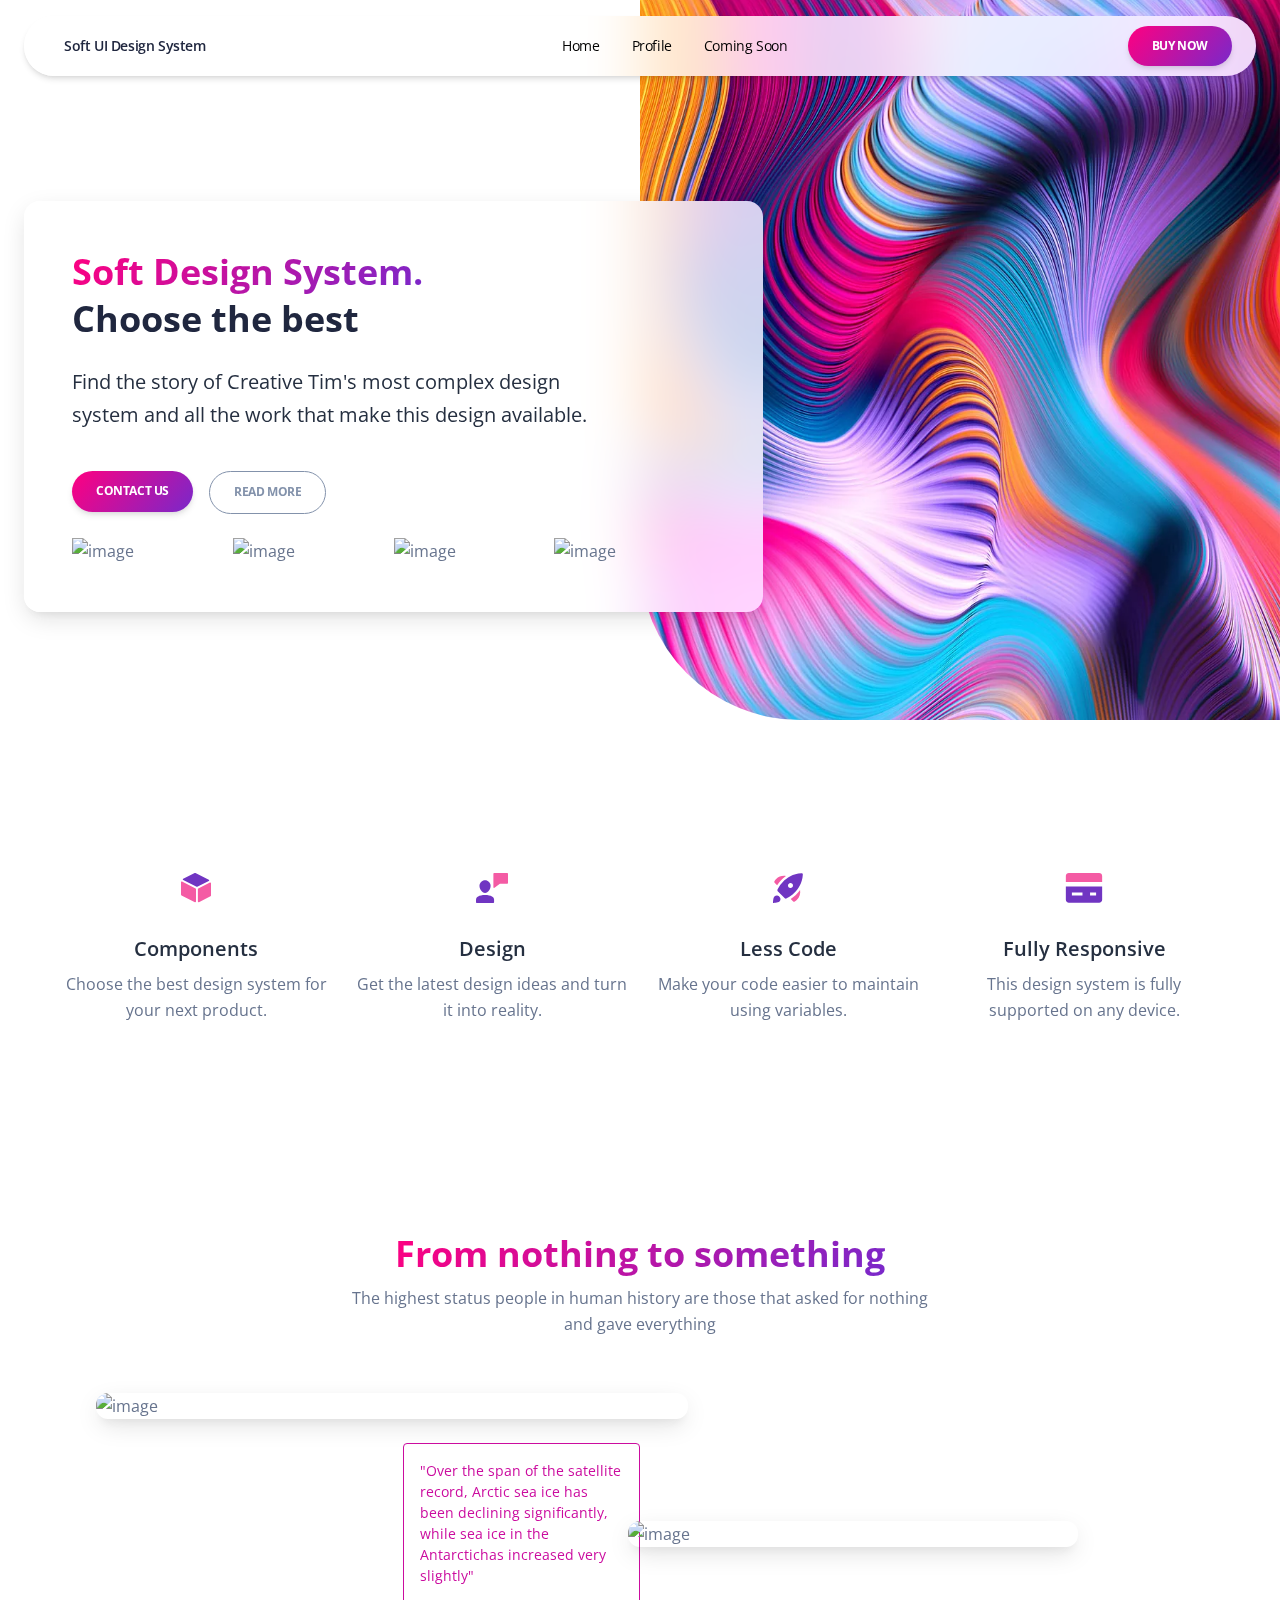
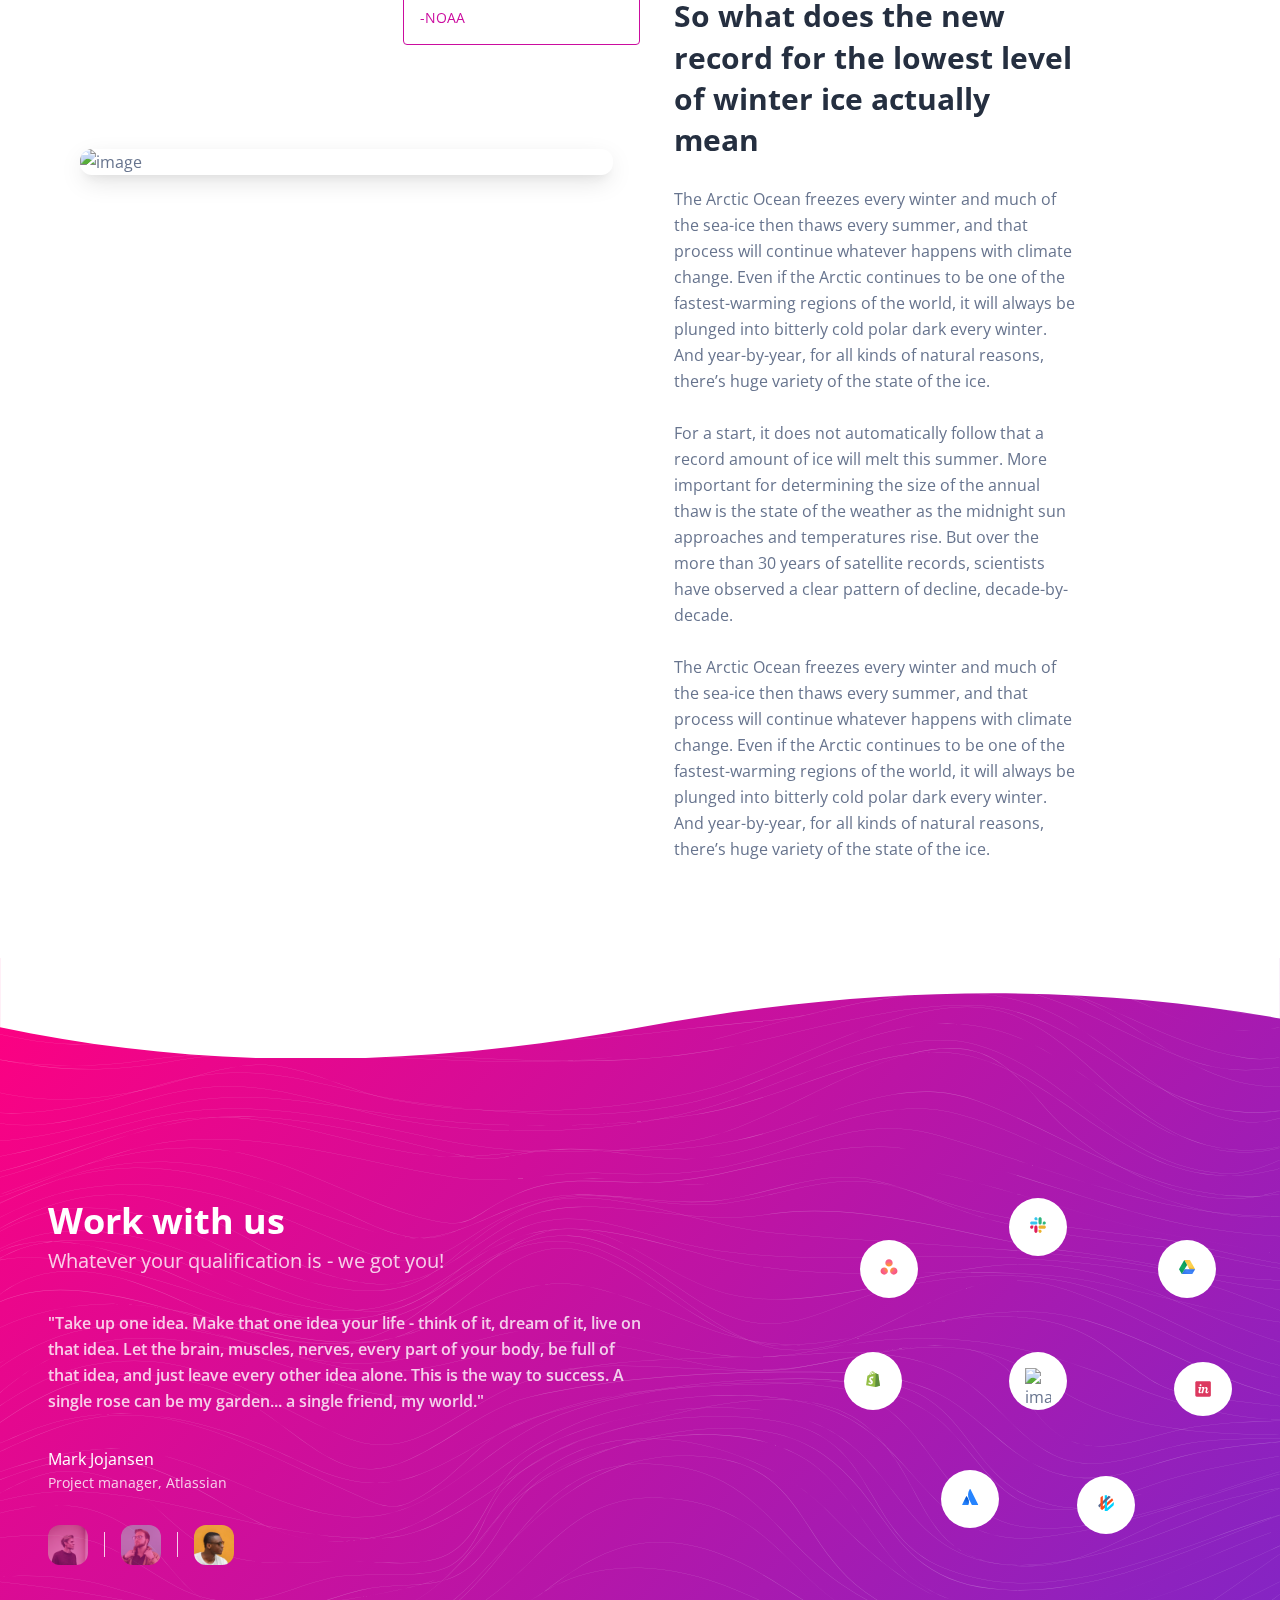
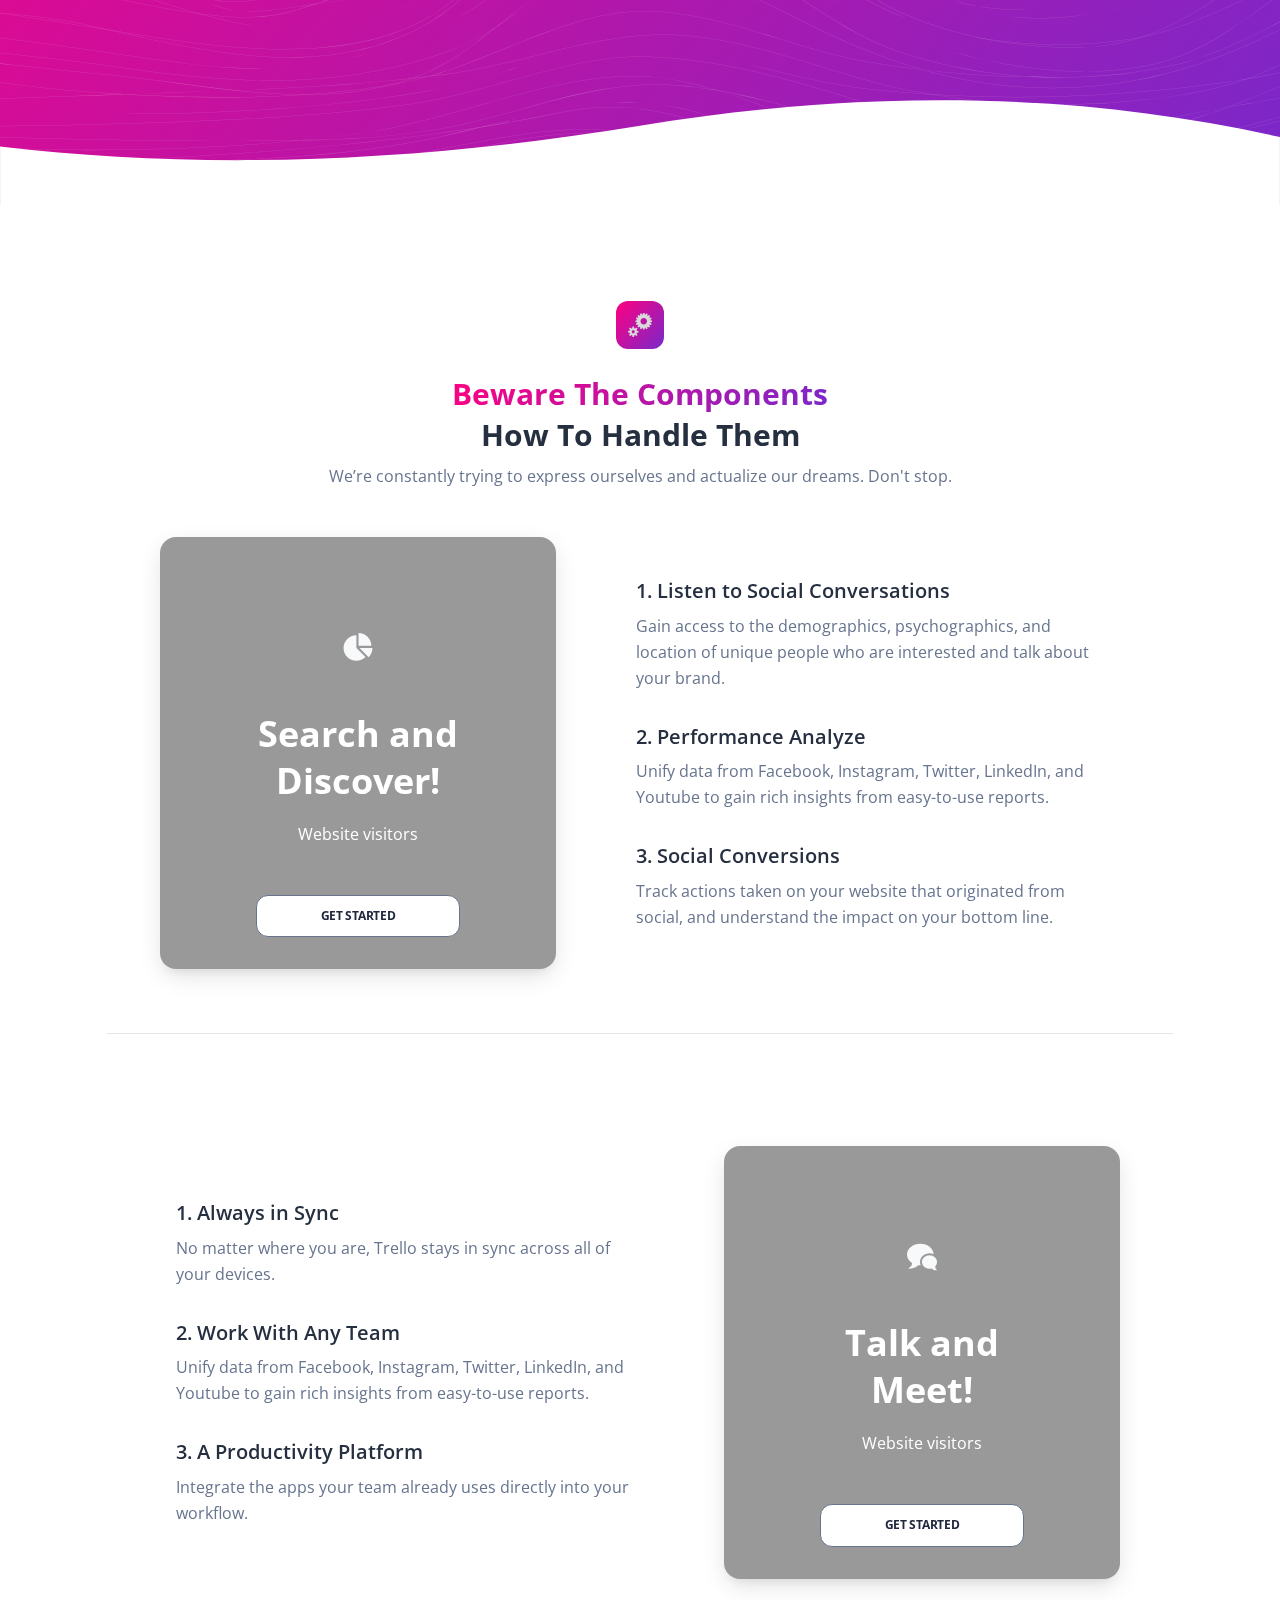
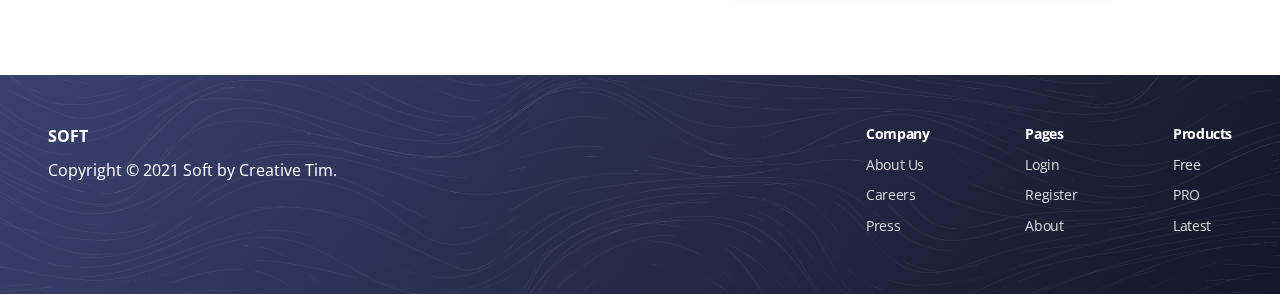
==== index.html @ 7d773dd3 "updated app location again" ====
<!DOCTYPE html>

<html lang="en">
  <head>
    <title>Soft UI Pro</title>
    <meta property="og:title" content="Soft UI Pro" />
    <meta property="twitter:card" content="summary_large_image" />
    <meta charset="utf-8" />
    <meta name="viewport" content="width=device-width, initial-scale=1.0" />
    <meta property="og:title" content="Profile - Soft UI Pro" />
    <meta property="og:title" content="ComingSoon - Soft UI Pro" />

    <meta name="viewport" content="width=device-width, initial-scale=1.0" />
    <meta charset="utf-8" />
    <meta property="twitter:card" content="summary_large_image" />
    <style data-tag="reset-style-sheet">
      html {  line-height: 1.15;}body {  margin: 0;}* {  box-sizing: border-box;  border-width: 0;  border-style: solid;}p,li,ul,pre,div,h1,h2,h3,h4,h5,h6 {  margin: 0;  padding: 0;}button,input,optgroup,select,textarea {  font-family: inherit;  font-size: 100%;  line-height: 1.15;  margin: 0;}button,select {  text-transform: none;}button,[type="button"],[type="reset"],[type="submit"] {  -webkit-appearance: button;}button::-moz-focus-inner,[type="button"]::-moz-focus-inner,[type="reset"]::-moz-focus-inner,[type="submit"]::-moz-focus-inner {  border-style: none;  padding: 0;}button:-moz-focus,[type="button"]:-moz-focus,[type="reset"]:-moz-focus,[type="submit"]:-moz-focus {  outline: 1px dotted ButtonText;}a {  color: inherit;  text-decoration: inherit;}input {  padding: 2px 4px;}img {  display: block;}html { scroll-behavior: smooth  }
    </style>
    <style data-tag="default-style-sheet">
      html {
        font-family: Open Sans;
        font-size: 1rem;
      }

      body {
        font-weight: 400;
        font-style:normal;
        text-decoration: none;
        text-transform: none;
        letter-spacing: normal;
        line-height: 1.625;
        color: var(--dl-color-secondary-400);
        background-color: var(--dl-color-gray-white);

      }
    </style>
    <link
      rel="stylesheet"
      href="https://fonts.googleapis.com/css2?family=Open+Sans:ital,wght@0,300;0,400;0,600;0,700;0,800;1,300;1,400;1,600;1,700;1,800&display=swap"
      data-tag="font"
    />
    <style>
      html * {
          -webkit-font-smoothing: antialiased;
      }
      input::placeholder, textarea::placeholder {
         color: #d2d6da;
      }
    </style>
    <link rel="stylesheet" href="./style.css" />
  </head>
  <body>
    <div>
      <link href="./home.css" rel="stylesheet" />

      <div class="home-container">
        <div data-role="Header" class="header-header">
          <nav class="header-nav">
            <div class="header-container">
              <a href="home.html" class="header-navlink large">
                Soft UI Design System
              </a>
              <div class="header-menu">
                <a href="home.html" class="header-navlink1 large">Home</a>
                <a href="profile.html" class="header-navlink2 large">Profile</a>
                <a href="coming-soon.html" class="header-navlink3 large">
                  Coming Soon
                </a>
              </div>
              <div class="header-container1">
                <div class="header-container2">
                  <div class="primary-pink-button-container">
                    <button
                      class="primary-pink-button-button button buttonSmall"
                    >
                      <span>buy now</span>
                    </button>
                  </div>
                </div>
                <div data-type="BurgerMenu" class="header-burger-menu">
                  <svg viewBox="0 0 1024 1024" class="header-icon">
                    <path
                      d="M128 256h768v86h-768v-86zM128 554v-84h768v84h-768zM128 768v-86h768v86h-768z"
                    ></path>
                  </svg>
                </div>
              </div>
            </div>
          </nav>
          <div data-type="MobileMenu" class="header-mobile-menu">
            <div class="header-top">
              <a href="home.html" class="header-navlink4 large">
                Soft UI Design System
              </a>
              <div data-type="CloseMobileMenu" class="header-close-menu">
                <svg viewBox="0 0 1024 1024" class="header-icon2">
                  <path
                    d="M810 274l-238 238 238 238-60 60-238-238-238 238-60-60 238-238-238-238 60-60 238 238 238-238z"
                  ></path>
                </svg>
              </div>
            </div>
            <div class="header-mid">
              <div class="header-menu1">
                <a href="home.html" class="header-navlink5 large">Home</a>
                <a href="profile.html" class="header-navlink6 large">Profile</a>
                <a href="coming-soon.html" class="header-navlink7 large">
                  Coming Soon
                </a>
              </div>
            </div>
            <div class="header-bot">
              <div class="primary-pink-button-container">
                <button class="primary-pink-button-button button buttonSmall">
                  <span>buy now</span>
                </button>
              </div>
            </div>
          </div>
        </div>
        <div class="home-hero">
          <div class="home-container01">
            <div class="home-card">
              <h1 class="home-text headingOne">Soft Design System.</h1>
              <h1 class="home-text01 headingOne">Choose the best</h1>
              <span class="home-text02 lead">
                <span>
                  Find the story of Creative Tim&apos;s most complex design
                </span>
                <span>
                  system and all the work that make this design available.
                </span>
              </span>
              <div class="home-container02">
                <div class="home-container03">
                  <div class="primary-pink-button-container">
                    <button
                      class="primary-pink-button-button button buttonSmall"
                    >
                      <span>contact us</span>
                    </button>
                  </div>
                </div>
                <div class="outline-gray-button-container">
                  <button class="outline-gray-button-button button buttonSmall">
                    <span>read more</span>
                  </button>
                </div>
              </div>
              <div class="home-container04">
                <img
                  alt="image"
                  src="https://demos.creative-tim.com/soft-ui-design-system-pro/assets/img/logos/gray-logos/logo-pinterest.svg"
                  class="home-image"
                />
                <img
                  alt="image"
                  src="https://demos.creative-tim.com/soft-ui-design-system-pro/assets/img/logos/gray-logos/logo-netflix.svg"
                  class="home-image01"
                />
                <img
                  alt="image"
                  src="https://demos.creative-tim.com/soft-ui-design-system-pro/assets/img/logos/gray-logos/logo-coinbase.svg"
                  class="home-image02"
                />
                <img
                  alt="image"
                  src="https://demos.creative-tim.com/soft-ui-design-system-pro/assets/img/logos/gray-logos/logo-nasa.svg"
                  class="home-image03"
                />
              </div>
            </div>
          </div>
        </div>
        <img
          alt="image"
          src="public/playground_assets/curved6-1500h.jpg"
          class="home-image04"
        />
        <section class="home-features">
          <div class="feature-card-container">
            <img
              alt="image"
              src="public/playground_assets/cube1.svg"
              class="feature-card-image"
            />
            <h5 class="feature-card-text headingThree">
              <span>Components</span>
            </h5>
            <span class="feature-card-text1">
              <span>Choose the best design system for your next product.</span>
            </span>
          </div>
          <div class="feature-card-container">
            <img
              alt="image"
              src="public/playground_assets/person1.svg"
              class="feature-card-image"
            />
            <h5 class="feature-card-text headingThree"><span>Design</span></h5>
            <span class="feature-card-text1">
              <span>Get the latest design ideas and turn it into reality.</span>
            </span>
          </div>
          <div class="feature-card-container">
            <img
              alt="image"
              src="public/playground_assets/rocket1.svg"
              class="feature-card-image"
            />
            <h5 class="feature-card-text headingThree">
              <span>Less Code</span>
            </h5>
            <span class="feature-card-text1">
              <span>Make your code easier to maintain using variables.</span>
            </span>
          </div>
          <div class="feature-card-container">
            <img
              alt="image"
              src="public/playground_assets/credit%20card1.svg"
              class="feature-card-image"
            />
            <h5 class="feature-card-text headingThree">
              <span>Fully Responsive</span>
            </h5>
            <span class="feature-card-text1">
              <span>This design system is fully supported on any device.</span>
            </span>
          </div>
        </section>
        <section class="home-container05">
          <div class="home-container06">
            <h1 class="home-text05 headingOne">
              <span class="home-text06">From nothing to something</span>
            </h1>
            <span class="home-text07">
              <span class="home-text08">
                The highest status people in human history are those that asked
                for nothing and gave everything
              </span>
            </span>
          </div>
          <div class="home-container07">
            <div class="home-container08">
              <img
                alt="image"
                src="https://raw.githubusercontent.com/creativetimofficial/public-assets/master/soft-ui-design-system/assets/img/laptop.jpg"
                class="home-image05"
              />
              <span class="home-text09 small">
                <span class="home-text10">
                  &quot;Over the span of the satellite record, Arctic sea ice
                  has been declining significantly, while sea ice in the
                  Antarctichas increased very slightly&quot;
                </span>
                <br />
                <span class="home-text12">-NOAA</span>
              </span>
              <div class="home-container09">
                <img
                  alt="image"
                  src="https://raw.githubusercontent.com/creativetimofficial/public-assets/master/soft-ui-design-system/assets/img/coding.jpg"
                  class="home-image06"
                />
              </div>
            </div>
            <div class="home-container10">
              <img
                alt="image"
                src="https://raw.githubusercontent.com/creativetimofficial/public-assets/master/soft-ui-design-system/assets/img/tasks.jpg"
                class="home-image07"
              />
              <div class="home-container11">
                <h3 class="headingTwo">
                  <span class="home-text14">
                    So what does the new record for the lowest level of winter
                    ice actually mean
                  </span>
                </h3>
                <p>
                  <br />
                  <span class="home-text16">
                    The Arctic Ocean freezes every winter and much of the
                    sea-ice then thaws every summer, and that process will
                    continue whatever happens with climate change. Even if the
                    Arctic continues to be one of the fastest-warming regions of
                    the world, it will always be plunged into bitterly cold
                    polar dark every winter. And year-by-year, for all kinds of
                    natural reasons, there’s huge variety of the state of the
                    ice.
                  </span>
                  <br />
                  <span></span>
                  <br />
                  <span class="home-text19">
                    For a start, it does not automatically follow that a record
                    amount of ice will melt this summer. More important for
                    determining the size of the annual thaw is the state of the
                    weather as the midnight sun approaches and temperatures
                    rise. But over the more than 30 years of satellite records,
                    scientists have observed a clear pattern of decline,
                    decade-by-decade.
                  </span>
                  <br />
                  <span></span>
                  <br />
                  <span class="home-text22">
                    The Arctic Ocean freezes every winter and much of the
                    sea-ice then thaws every summer, and that process will
                    continue whatever happens with climate change. Even if the
                    Arctic continues to be one of the fastest-warming regions of
                    the world, it will always be plunged into bitterly cold
                    polar dark every winter. And year-by-year, for all kinds of
                    natural reasons, there’s huge variety of the state of the
                    ice.
                  </span>
                  <br />
                </p>
              </div>
            </div>
          </div>
        </section>
        <section class="home-testimonials">
          <div class="home-container12">
            <div class="home-container13">
              <div class="home-container14">
                <h2 class="home-text23 headingOne">Work with us</h2>
                <p class="home-text24 lead">
                  <span class="home-text25">
                    Whatever your qualification is - we got you!
                  </span>
                </p>
                <p class="home-text26 body">
                  <span class="home-text27">
                    &quot;Take up one idea. Make that one idea your life - think
                    of it, dream of it, live on that idea. Let the brain,
                    muscles, nerves, every part of your body, be full of that
                    idea, and just leave every other idea alone. This is the way
                    to success. A single rose can be my garden... a single
                    friend, my world.&quot;
                  </span>
                </p>
                <p class="home-text28">Mark Jojansen</p>
                <p class="home-text29 small">Project manager, Atlassian</p>
                <div class="home-container15">
                  <img
                    alt="image"
                    src="public/playground_assets/team-4-200h.jpg"
                    class="home-image08"
                  />
                  <div class="home-container16"></div>
                  <img
                    alt="image"
                    src="public/playground_assets/team-3-200h.jpg"
                    class="home-image09"
                  />
                  <div class="home-container17"></div>
                  <img
                    alt="image"
                    src="public/playground_assets/team-2-200h.jpg"
                    class="home-image10"
                  />
                </div>
              </div>
            </div>
            <div class="home-logos">
              <div class="home-container18">
                <div class="home-container19">
                  <div class="home-container20">
                    <img
                      alt="image"
                      src="public/playground_assets/logo-asana.svg"
                      class="home-image11"
                    />
                  </div>
                  <div class="home-container21">
                    <img
                      alt="image"
                      src="public/playground_assets/logo-slack.svg"
                      class="home-image12"
                    />
                  </div>
                  <div class="home-container22">
                    <img
                      alt="image"
                      src="public/playground_assets/logo-google-drive.svg"
                      class="home-image13"
                    />
                  </div>
                </div>
                <div class="home-container23">
                  <div class="home-container24">
                    <img
                      alt="image"
                      src="public/playground_assets/logo-shopify.svg"
                      class="home-image14"
                    />
                  </div>
                  <div class="home-container25">
                    <img
                      alt="image"
                      src="https://demos.creative-tim.com/soft-ui-design-system-pro/assets/img/logos/small-logos/logo-apple.svg"
                      class="home-image15"
                    />
                  </div>
                  <div class="home-container26">
                    <img
                      alt="image"
                      src="public/playground_assets/logo-invision.svg"
                      class="home-image16"
                    />
                  </div>
                </div>
                <div class="home-container27">
                  <div class="home-container28">
                    <img
                      alt="image"
                      src="public/playground_assets/logo-attlasian.svg"
                      class="home-image17"
                    />
                  </div>
                  <div class="home-container29">
                    <img
                      alt="image"
                      src="public/playground_assets/logo-weave.svg"
                      class="home-image18"
                    />
                  </div>
                </div>
              </div>
            </div>
          </div>
          <img
            alt="image"
            src="public/playground_assets/bottom.svg"
            class="home-bottom-wave-image"
          />
          <img
            alt="image"
            src="public/playground_assets/waves-white.svg"
            class="home-image19"
          />
          <img
            alt="image"
            src="public/playground_assets/top.svg"
            class="home-top-wave-image"
          />
        </section>
        <section class="home-contaier">
          <div class="home-container30">
            <div class="home-container31">
              <svg viewBox="0 0 1024 1024" class="home-icon">
                <path
                  d="M363.722 722.052l41.298-57.816-45.254-45.256-57.818 41.296c-10.722-5.994-22.204-10.774-34.266-14.192l-11.682-70.084h-64l-11.68 70.086c-12.062 3.418-23.544 8.198-34.266 14.192l-57.818-41.298-45.256 45.256 41.298 57.816c-5.994 10.72-10.774 22.206-14.192 34.266l-70.086 11.682v64l70.086 11.682c3.418 12.060 8.198 23.544 14.192 34.266l-41.298 57.816 45.254 45.256 57.818-41.296c10.722 5.994 22.204 10.774 34.266 14.192l11.682 70.084h64l11.68-70.086c12.062-3.418 23.544-8.198 34.266-14.192l57.818 41.296 45.254-45.256-41.298-57.816c5.994-10.72 10.774-22.206 14.192-34.266l70.088-11.68v-64l-70.086-11.682c-3.418-12.060-8.198-23.544-14.192-34.266zM224 864c-35.348 0-64-28.654-64-64s28.652-64 64-64 64 28.654 64 64-28.652 64-64 64zM1024 384v-64l-67.382-12.25c-1.242-8.046-2.832-15.978-4.724-23.79l57.558-37.1-24.492-59.128-66.944 14.468c-4.214-6.91-8.726-13.62-13.492-20.13l39.006-56.342-45.256-45.254-56.342 39.006c-6.512-4.766-13.22-9.276-20.13-13.494l14.468-66.944-59.128-24.494-37.1 57.558c-7.812-1.892-15.744-3.482-23.79-4.724l-12.252-67.382h-64l-12.252 67.382c-8.046 1.242-15.976 2.832-23.79 4.724l-37.098-57.558-59.128 24.492 14.468 66.944c-6.91 4.216-13.62 8.728-20.13 13.494l-56.342-39.006-45.254 45.254 39.006 56.342c-4.766 6.51-9.278 13.22-13.494 20.13l-66.944-14.468-24.492 59.128 57.558 37.1c-1.892 7.812-3.482 15.742-4.724 23.79l-67.384 12.252v64l67.382 12.25c1.242 8.046 2.832 15.978 4.724 23.79l-57.558 37.1 24.492 59.128 66.944-14.468c4.216 6.91 8.728 13.618 13.494 20.13l-39.006 56.342 45.254 45.256 56.342-39.006c6.51 4.766 13.22 9.276 20.13 13.492l-14.468 66.944 59.128 24.492 37.102-57.558c7.81 1.892 15.742 3.482 23.788 4.724l12.252 67.384h64l12.252-67.382c8.044-1.242 15.976-2.832 23.79-4.724l37.1 57.558 59.128-24.492-14.468-66.944c6.91-4.216 13.62-8.726 20.13-13.492l56.342 39.006 45.256-45.256-39.006-56.342c4.766-6.512 9.276-13.22 13.492-20.13l66.944 14.468 24.492-59.13-57.558-37.1c1.892-7.812 3.482-15.742 4.724-23.79l67.382-12.25zM672 491.2c-76.878 0-139.2-62.322-139.2-139.2s62.32-139.2 139.2-139.2 139.2 62.322 139.2 139.2c0 76.878-62.32 139.2-139.2 139.2z"
                ></path>
              </svg>
            </div>
            <h2 class="home-text30 headingTwo">
              <span class="home-text31">Beware The Components</span>
            </h2>
            <h3 class="home-text32 headingTwo">
              <span class="home-text33">How To Handle Them</span>
              <br />
            </h3>
            <span class="home-text34">
              <span class="home-text35">
                We’re constantly trying to express ourselves and actualize our
                dreams. Don&apos;t stop.
              </span>
            </span>
          </div>
          <div class="home-container32">
            <div class="home-container33">
              <div class="home-container34"></div>
              <div class="home-container35">
                <svg viewBox="0 0 987.4285714285713 1024" class="home-icon2">
                  <path
                    d="M438.857 508.571l312 312c-79.429 80.571-190.286 130.286-312 130.286-242.286 0-438.857-196.571-438.857-438.857s196.571-438.857 438.857-438.857v435.429zM545.714 512h441.714c0 121.714-49.714 232.571-130.286 312zM950.857 438.857h-438.857v-438.857c242.286 0 438.857 196.571 438.857 438.857z"
                  ></path>
                </svg>
                <h1 class="home-text36 headingOne">Search and Discover!</h1>
                <span class="home-text37">
                  <span>Website visitors</span>
                  <span></span>
                </span>
                <div class="outline-black-button-container">
                  <button
                    class="outline-black-button-button button buttonSmall"
                  >
                    <span>get started</span>
                  </button>
                </div>
              </div>
            </div>
            <div class="home-container36">
              <div class="list-item-container">
                <h5 class="list-item-text headingThree">
                  <span>1. Listen to Social Conversations</span>
                </h5>
                <span>
                  <span>
                    Gain access to the demographics, psychographics, and
                    location of unique people who are interested and talk about
                    your brand.
                  </span>
                </span>
              </div>
              <div class="list-item-container">
                <h5 class="list-item-text headingThree">
                  <span>2. Performance Analyze</span>
                </h5>
                <span>
                  <span>
                    Unify data from Facebook, Instagram, Twitter, LinkedIn, and
                    Youtube to gain rich insights from easy-to-use reports.
                  </span>
                </span>
              </div>
              <div class="list-item-container">
                <h5 class="list-item-text headingThree">
                  <span>3. Social Conversions</span>
                </h5>
                <span>
                  <span>
                    Track actions taken on your website that originated from
                    social, and understand the impact on your bottom line.
                  </span>
                </span>
              </div>
            </div>
          </div>
          <div class="home-divider"></div>
          <div class="home-container37">
            <div class="home-container38">
              <div class="list-item-container">
                <h5 class="list-item-text headingThree">
                  <span>1. Always in Sync</span>
                </h5>
                <span>
                  <span>
                    No matter where you are, Trello stays in sync across all of
                    your devices.
                  </span>
                </span>
              </div>
              <div class="list-item-container">
                <h5 class="list-item-text headingThree">
                  <span>2. Work With Any Team</span>
                </h5>
                <span>
                  <span>
                    Unify data from Facebook, Instagram, Twitter, LinkedIn, and
                    Youtube to gain rich insights from easy-to-use reports.
                  </span>
                </span>
              </div>
              <div class="list-item-container">
                <h5 class="list-item-text headingThree">
                  <span>3. A Productivity Platform</span>
                </h5>
                <span>
                  <span>
                    Integrate the apps your team already uses directly into your
                    workflow.
                  </span>
                </span>
              </div>
            </div>
            <div class="home-container39">
              <div class="home-container40"></div>
              <div class="home-container41">
                <svg viewBox="0 0 1152 1024" class="home-icon4">
                  <path
                    d="M1088 901.166c0 45.5 26.028 84.908 64 104.184v15.938c-10.626 1.454-21.472 2.224-32.5 2.224-68.008 0-129.348-28.528-172.722-74.264-26.222 6.982-54.002 10.752-82.778 10.752-159.058 0-288-114.616-288-256s128.942-256 288-256c159.058 0 288 114.616 288 256 0 55.348-19.764 106.592-53.356 148.466-6.824 14.824-10.644 31.312-10.644 48.7zM512 0c278.458 0 504.992 180.614 511.836 405.52-49.182-21.92-103.586-33.52-159.836-33.52-95.56 0-185.816 33.446-254.138 94.178-70.846 62.972-109.862 147.434-109.862 237.822 0 44.672 9.544 87.888 27.736 127.788-5.228 0.126-10.468 0.212-15.736 0.212-27.156 0-53.81-1.734-79.824-5.044-109.978 109.978-241.25 129.7-368.176 132.596v-26.916c68.536-33.578 128-94.74 128-164.636 0-9.754-0.758-19.33-2.164-28.696-115.796-76.264-189.836-192.754-189.836-323.304 0-229.75 229.23-416 512-416z"
                  ></path>
                </svg>
                <h1 class="home-text40 headingOne">Talk and Meet!</h1>
                <span class="home-text41">
                  <span>Website visitors</span>
                  <span></span>
                </span>
                <div class="outline-black-button-container">
                  <button
                    class="outline-black-button-button button buttonSmall"
                  >
                    <span>get started</span>
                  </button>
                </div>
              </div>
            </div>
          </div>
        </section>
        <footer class="footer-footer">
          <div class="footer-container">
            <div class="footer-container1">
              <span class="footer-text">SOFT</span>
              <span>Copyright © 2021 Soft by Creative Tim.</span>
            </div>
            <div class="footer-container2">
              <div class="footer-container3">
                <span class="footer-text02 large">Company</span>
                <span class="footer-text03 large">About Us</span>
                <span class="footer-text04 large">Careers</span>
                <span class="footer-text05 large">Press</span>
              </div>
              <div class="footer-container4">
                <span class="footer-text06 large">Pages</span>
                <span class="footer-text07 large">Login</span>
                <span class="footer-text08 large">Register</span>
                <span class="footer-text09 large">About</span>
              </div>
              <div class="footer-container5">
                <span class="footer-text10 large">Products</span>
                <span class="footer-text11 large">Free</span>
                <span class="footer-text12 large">PRO</span>
                <span class="footer-text13 large">Latest</span>
              </div>
            </div>
          </div>
          <img
            alt="image"
            src="public/playground_assets/waves-white.svg"
            class="footer-image"
          />
        </footer>
      </div>
    </div>
    <script src="https://unpkg.com/@teleporthq/teleport-custom-scripts"></script>
  </body>
</html>
---- style.css ----
:root {
  --dl-color-blue-500: #17c1e8ff;
  --dl-color-gray-500: #595959;
  --dl-color-gray-700: #999999;
  --dl-color-gray-800: #D9D9D9;
  --dl-color-gray-900: #f8f9faff;
  --dl-color-pink-100: #eea9cdff;
  --dl-color-pink-200: #e293d3ff;
  --dl-color-pink-300: #e370abff;
  --dl-color-pink-500: #dd559bff;
  --dl-color-pink-700: #cb0c9fff;
  --dl-size-size-unit: 1rem;
  --dl-color-gray-black: #000000;
  --dl-color-gray-white: #FFFFFF;
  --dl-space-space-unit: 1rem;
  --dl-color-primary-100: #c172d5ff;
  --dl-color-primary-500: #ac43c7ff;
  --dl-color-primary-700: #9534adff;
  --dl-size-size-halfunit: 0.5rem;
  --dl-color-secondary-100: #d2d6daff;
  --dl-color-secondary-200: #8392abff;
  --dl-color-secondary-300: #808fbfff;
  --dl-color-secondary-400: #67748eff;
  --dl-color-secondary-500: #344767ff;
  --dl-color-secondary-600: #252f40ff;
  --dl-color-secondary-700: #20273fff;
  --dl-radius-radius-round: 50%;
  --dl-size-size-doubleunit: 2rem;
  --dl-size-size-tripleunit: 3rem;
  --dl-space-space-halfunit: 0.5rem;
  --dl-space-space-sixunits: 6rem;
  --dl-radius-radius-radius1: 1rem;
  --dl-radius-radius-radius5: 0.5rem;
  --dl-space-space-fourunits: 4rem;
  --dl-radius-radius-radius40: 40px;
  --dl-radius-radius-radius75: 0.75rem;
  --dl-size-size-unitandahalf: 1.5rem;
  --dl-space-space-doubleunit: 2rem;
  --dl-space-space-tripleunit: 3rem;
  --dl-space-space-twelveunits: 12rem;
  --dl-size-size-triplequarterunit: 0.75rem;
  --dl-space-space-unitandahalfunit: 1.5rem;
  --dl-space-space-triplequarterunit: 0.75rem;
}
.teleport-show {
  display: flex !important;
}
.button {
  color: var(--dl-color-secondary-400);
  display: inline-block;
  padding: 0.5rem 1rem;
  font-family: Open Sans;
  border-color: var(--dl-color-secondary-400);
  border-width: 1px;
  border-radius: 4px;
  background-color: var(--dl-color-gray-white);
}
.list {
  width: 100%;
  margin: 1em 0px 1em 0px;
  display: block;
  padding: 0px 0px 0px 1.5rem;
  list-style-type: none;
  list-style-position: outside;
}
.list-item {
  display: list-item;
}
.textarea {
  color: var(--dl-color-secondary-400);
  cursor: auto;
  padding: 0.5rem;
  font-family: Open Sans;
  border-color: var(--dl-color-secondary-400);
  border-width: 1px;
  border-radius: 4px;
  background-color: var(--dl-color-gray-white);
}
.input {
  color: var(--dl-color-secondary-400);
  cursor: auto;
  padding: 0.5rem 1rem;
  font-family: Open Sans;
  border-color: var(--dl-color-secondary-400);
  border-width: 1px;
  border-radius: 4px;
  background-color: var(--dl-color-gray-white);
}
.small {
  font-size: 0.875rem;
  font-family: Open Sans;
  font-weight: 400;
  line-height: 1.5;
  text-transform: none;
  text-decoration: none;
}
.large {
  font-size: 0.875rem;
  font-family: Open Sans;
  font-weight: 400;
  letter-spacing: -0.025rem;
  text-transform: none;
  text-decoration: none;
}
.medium {
  font-size: 1.125rem;
  font-family: Open Sans;
  font-weight: 400;
  line-height: 1.625;
  text-transform: none;
  text-decoration: none;
}
.body {
  font-size: 1rem;
  font-family: Open Sans;
  font-weight: 400;
  line-height: 1.625;
  text-transform: none;
  text-decoration: none;
}
.headingOne {
  font-size: 2.25rem;
  font-family: Open Sans;
  font-weight: 700;
  line-height: 1.3;
  text-transform: none;
  text-decoration: none;
}
.headingTwo {
  font-size: 1.875rem;
  font-family: Open Sans;
  font-weight: 700;
  line-height: 1.375;
  text-transform: none;
  text-decoration: none;
}
.lead {
  font-size: 1.25rem;
  font-family: Open Sans;
  font-weight: 400;
  line-height: 1.625;
  text-transform: none;
  text-decoration: none;
}
.headingThree {
  font-size: 1.25rem;
  font-family: Open Sans;
  font-weight: 600;
  line-height: 1.375;
  text-transform: none;
  text-decoration: none;
}
.label {
  font-size: 0.75rem;
  font-family: Open Sans;
  font-weight: 700;
  line-height: 1.5;
  text-transform: none;
  text-decoration: none;
}
.buttonSmall {
  font-size: 0.75rem;
  font-style: normal;
  font-family: Open Sans;
  font-weight: 700;
  line-height: 1.4;
  letter-spacing: -0.025rem;
  text-transform: uppercase;
}
---- home.css ----
.primary-pink-button-container {
  display: flex;
  position: relative;
}
.primary-pink-button-button {
  color: var(--dl-color-gray-white);
  outline: none;
  background:  linear-gradient( 310deg ,#7928ca,#ff0080);
  box-shadow: 0 4px 7px -1px rgb(0 0 0 / 11%), 0 2px 4px -1px rgb(0 0 0 / 7%);
  transition: all .15s ease-in;
  padding-top: var(--dl-space-space-triplequarterunit);
  border-width: 0px;
  padding-left: var(--dl-space-space-unitandahalfunit);
  border-radius: 1.875rem;
  padding-right: var(--dl-space-space-unitandahalfunit);
  padding-bottom: var(--dl-space-space-triplequarterunit);
}
.primary-pink-button-button:hover {
  cursor: pointer;
  transform: scale(1.02);
}

.header-header {
  top: 0px;
  left: auto;
  right: auto;
  width: 100%;
  bottom: auto;
  display: flex;
  z-index: 3;
  position: fixed;
  max-width: 1320px;
  padding-left: var(--dl-space-space-unitandahalfunit);
  padding-right: var(--dl-space-space-unitandahalfunit);
  justify-content: center;
}
.header-nav {
  flex: 0 0 auto;
  color: var(--dl-color-secondary-600);
  width: 100%;
  height: 60px;
  display: flex;
  flex-wrap: wrap;
  box-shadow: 0 .25rem .375rem -.0625rem hsla(0,0%,8%,.12),0 .125rem .25rem -.0625rem hsla(0,0%,8%,.07)!important;
  margin-top: var(--dl-space-space-unit);
  align-items: center;
  padding-top: var(--dl-space-space-halfunit);
  padding-left: var(--dl-space-space-unitandahalfunit);
  border-radius: var(--dl-radius-radius-radius40);
  padding-right: var(--dl-space-space-unitandahalfunit);
  flex-direction: row;
  padding-bottom: var(--dl-space-space-halfunit);
  backdrop-filter: saturate(200%) blur(30px);
  justify-content: space-between;
  background-color: hsla(0,0%,100%,.8)!important;
}
.header-container {
  color: var(--dl-color-gray-black);
  width: 100%;
  display: flex;
  align-items: center;
  flex-direction: row;
  justify-content: space-between;
}
.header-navlink {
  color: var(--dl-color-secondary-700);
  font-weight: 600;
  margin-left: var(--dl-space-space-unit);
  margin-right: var(--dl-space-space-unit);
  text-decoration: none;
}
.header-menu {
  flex: 0 0 auto;
  display: flex;
  align-items: flex-start;
  flex-direction: row;
}
.header-navlink1 {
  margin-top: var(--dl-space-space-halfunit);
  transition: 0.3s;
  margin-left: var(--dl-space-space-unit);
  margin-right: var(--dl-space-space-unit);
  margin-bottom: var(--dl-space-space-halfunit);
  text-decoration: none;
}
.header-navlink1:hover {
  color: var(--dl-color-gray-500);
}
.header-navlink2 {
  margin-top: var(--dl-space-space-halfunit);
  transition: 0.3s;
  margin-left: var(--dl-space-space-unit);
  margin-right: var(--dl-space-space-unit);
  margin-bottom: var(--dl-space-space-halfunit);
  text-decoration: none;
}
.header-navlink2:hover {
  color: var(--dl-color-gray-500);
}
.header-navlink3 {
  margin-top: var(--dl-space-space-halfunit);
  transition: 0.3s;
  margin-left: var(--dl-space-space-unit);
  margin-right: var(--dl-space-space-unit);
  margin-bottom: var(--dl-space-space-halfunit);
  text-decoration: none;
}
.header-navlink3:hover {
  color: var(--dl-color-gray-500);
}
.header-container1 {
  display: flex;
  align-items: center;
  flex-direction: row;
  justify-content: space-between;
}
.header-container2 {
  display: flex;
  align-items: center;
  flex-direction: row;
  justify-content: space-between;
}
.header-burger-menu {
  display: none;
  align-items: center;
  flex-direction: row;
  justify-content: space-between;
}
.header-icon {
  width: 24px;
  height: 24px;
  margin-left: var(--dl-space-space-unit);
}
.header-mobile-menu {
  top: 0px;
  flex: 0 0 auto;
  left: 0px;
  width: 100%;
  height: 100vh;
  display: none;
  padding: var(--dl-space-space-unitandahalfunit);
  z-index: 100;
  position: absolute;
  align-items: flex-start;
  flex-direction: column;
  background-color: var(--dl-color-gray-white);
}
.header-top {
  flex: 0 0 auto;
  width: 100%;
  display: flex;
  padding: var(--dl-space-space-unit);
  align-items: center;
  flex-direction: row;
  justify-content: space-between;
}
.header-navlink4 {
  color: var(--dl-color-secondary-700);
  font-weight: 600;
  text-decoration: none;
}
.header-close-menu {
  flex: 0 0 auto;
  display: flex;
  align-items: flex-start;
  flex-direction: column;
}
.header-icon2 {
  width: 24px;
  height: 24px;
}
.header-mid {
  flex: 0 0 auto;
  width: 100%;
  display: flex;
  align-items: flex-start;
  padding-left: var(--dl-space-space-unit);
  padding-right: var(--dl-space-space-unit);
  flex-direction: column;
}
.header-menu1 {
  flex: 0 0 auto;
  display: flex;
  align-items: flex-start;
  margin-bottom: var(--dl-space-space-unit);
  flex-direction: column;
}
.header-navlink5 {
  transition: 0.3s;
  margin-bottom: var(--dl-space-space-halfunit);
  text-decoration: none;
}
.header-navlink5:hover {
  color: var(--dl-color-gray-500);
}
.header-navlink6 {
  transition: 0.3s;
  margin-bottom: var(--dl-space-space-halfunit);
  text-decoration: none;
}
.header-navlink6:hover {
  color: var(--dl-color-gray-500);
}
.header-navlink7 {
  transition: 0.3s;
  text-decoration: none;
}
.header-navlink7:hover {
  color: var(--dl-color-gray-500);
}
.header-bot {
  flex: 0 0 auto;
  display: flex;
  margin-top: auto;
  flex-direction: column;
}
@media(max-width: 991px) {
  .header-nav {
    max-width: 960px;
  }
  .header-menu {
    display: none;
  }
}
@media(max-width: 767px) {
  .header-burger-menu {
    display: flex;
  }
}
@media(max-width: 479px) {
  .header-container2 {
    display: none;
  }
}

.outline-gray-button-container {
  display: flex;
  position: relative;
}
.outline-gray-button-button {
  color: var(--dl-color-secondary-200);
  outlinr: none;
  transition: all .15s ease-in;
  padding-top: var(--dl-space-space-triplequarterunit);
  border-color: var(--dl-color-secondary-200);
  padding-left: var(--dl-space-space-unitandahalfunit);
  border-radius: 1.875rem;
  padding-right: var(--dl-space-space-unitandahalfunit);
  padding-bottom: var(--dl-space-space-triplequarterunit);
}
.outline-gray-button-button:hover {
  cursor: pointer;
  transform: scale(1.02);
}

.feature-card-container {
  flex: 0 0 auto;
  width: 25%;
  display: flex;
  margin-top: var(--dl-space-space-triplequarterunit);
  align-items: center;
  padding-left: var(--dl-space-space-triplequarterunit);
  padding-right: var(--dl-space-space-triplequarterunit);
  flex-direction: column;
}
.feature-card-image {
  height: 30px;
  object-fit: cover;
  margin-bottom: var(--dl-space-space-unitandahalfunit);
}
.feature-card-text {
  color: var(--dl-color-secondary-600);
  margin-top: var(--dl-space-space-halfunit);
  text-align: center;
  margin-bottom: var(--dl-space-space-halfunit);
}
.feature-card-text1 {
  text-align: center;
  margin-bottom: var(--dl-space-space-unit);
}
@media(max-width: 767px) {
  .feature-card-container {
    width: 50%;
  }
}
@media(max-width: 479px) {
  .feature-card-container {
    width: 100%;
  }
}

.outline-black-button-container {
  display: flex;
  position: relative;
}
.outline-black-button-button {
  color: var(--dl-color-secondary-700);
  cursor: pointer;
  outline: none;
  min-width: 150px;
  transition: 0.3s;
  padding-top: var(--dl-space-space-triplequarterunit);
  padding-left: var(--dl-space-space-fourunits);
  border-radius: var(--dl-radius-radius-radius75);
  padding-right: var(--dl-space-space-fourunits);
  padding-bottom: var(--dl-space-space-triplequarterunit);
}
.outline-black-button-button:hover {
  transform: scale(1.02);
}

.list-item-container {
  flex: 0 0 auto;
  display: flex;
  padding: 1rem;
  max-width: 500px;
  align-items: flex-start;
  flex-direction: column;
}
.list-item-text {
  color: var(--dl-color-secondary-600);
  margin-bottom: var(--dl-space-space-halfunit);
}

.footer-footer {
  width: 100%;
  height: auto;
  display: flex;
  position: relative;
  align-items: center;
  flex-direction: column;
  background-image: linear-gradient(310deg,#141727,#3a416f);
}
.footer-container {
  color: var(--dl-color-gray-white);
  width: 100%;
  display: flex;
  padding: var(--dl-space-space-tripleunit);
  z-index: 1;
  max-width: 1320px;
  justify-content: space-between;
}
.footer-container1 {
  display: flex;
  align-items: flex-start;
  flex-direction: column;
}
.footer-text {
  font-weight: 700;
  margin-bottom: var(--dl-space-space-halfunit);
}
.footer-container2 {
  display: flex;
  justify-content: space-between;
}
.footer-container3 {
  flex: 0 0 auto;
  display: flex;
  align-items: flex-start;
  flex-direction: column;
}
.footer-text02 {
  font-weight: 700;
  margin-bottom: var(--dl-space-space-halfunit);
}
.footer-text03 {
  color: var(--dl-color-gray-800);
  transition: 0.3s;
  margin-bottom: var(--dl-space-space-halfunit);
}
.footer-text03:hover {
  color: var(--dl-color-gray-white);
}
.footer-text04 {
  color: var(--dl-color-gray-800);
  transition: 0.3s;
  margin-bottom: var(--dl-space-space-halfunit);
}
.footer-text04:hover {
  color: var(--dl-color-gray-white);
}
.footer-text05 {
  color: var(--dl-color-gray-800);
  transition: 0.3s;
  margin-bottom: var(--dl-space-space-halfunit);
}
.footer-text05:hover {
  color: var(--dl-color-gray-white);
}
.footer-container4 {
  flex: 0 0 auto;
  display: flex;
  align-items: flex-start;
  margin-left: var(--dl-space-space-sixunits);
  flex-direction: column;
}
.footer-text06 {
  font-weight: 700;
  margin-bottom: var(--dl-space-space-halfunit);
}
.footer-text07 {
  color: var(--dl-color-gray-800);
  transition: 0.3s;
  margin-bottom: var(--dl-space-space-halfunit);
}
.footer-text07:hover {
  color: var(--dl-color-gray-white);
}
.footer-text08 {
  color: var(--dl-color-gray-800);
  transition: 0.3s;
  margin-bottom: var(--dl-space-space-halfunit);
}
.footer-text08:hover {
  color: var(--dl-color-gray-white);
}
.footer-text09 {
  color: var(--dl-color-gray-800);
  transition: 0.3s;
  margin-bottom: var(--dl-space-space-halfunit);
}
.footer-text09:hover {
  color: var(--dl-color-gray-white);
}
.footer-container5 {
  flex: 0 0 auto;
  display: flex;
  align-items: flex-start;
  margin-left: var(--dl-space-space-sixunits);
  flex-direction: column;
}
.footer-text10 {
  font-weight: 700;
  margin-bottom: var(--dl-space-space-halfunit);
}
.footer-text11 {
  color: var(--dl-color-gray-800);
  transition: 0.3s;
  margin-bottom: var(--dl-space-space-halfunit);
}
.footer-text11:hover {
  color: var(--dl-color-gray-white);
}
.footer-text12 {
  color: var(--dl-color-gray-800);
  transition: 0.3s;
  margin-bottom: var(--dl-space-space-halfunit);
}
.footer-text12:hover {
  color: var(--dl-color-gray-white);
}
.footer-text13 {
  color: var(--dl-color-gray-800);
  transition: 0.3s;
  margin-bottom: var(--dl-space-space-halfunit);
}
.footer-text13:hover {
  color: var(--dl-color-gray-white);
}
.footer-image {
  top: 0px;
  left: auto;
  right: 0px;
  width: 100%;
  height: 100%;
  opacity: 0.7;
  position: absolute;
  object-fit: cover;
}
@media(max-width: 991px) {
  .footer-container {
    padding: var(--dl-space-space-doubleunit);
  }
}
@media(max-width: 767px) {
  .footer-container {
    flex-direction: column;
  }
  .footer-container1 {
    align-items: center;
    margin-bottom: var(--dl-space-space-doubleunit);
  }
  .footer-container4 {
    margin-left: var(--dl-space-space-doubleunit);
  }
  .footer-container5 {
    margin-left: var(--dl-space-space-doubleunit);
  }
}

.home-container {
  width: 100%;
  height: auto;
  display: flex;
  min-height: 100vh;
  align-items: center;
  flex-direction: column;
}
.home-hero {
  width: 100%;
  display: flex;
  max-width: 1320px;
  padding-left: var(--dl-space-space-unitandahalfunit);
  padding-right: var(--dl-space-space-unitandahalfunit);
  justify-content: center;
}
.home-container01 {
  width: 100%;
  display: flex;
  position: relative;
  max-width: 1320px;
  min-height: 85vh;
  align-items: flex-start;
  flex-direction: column;
  justify-content: center;
}
.home-card {
  flex: 0 0 auto;
  width: 60%;
  display: flex;
  padding: var(--dl-space-space-tripleunit);
  z-index: 1;
  box-shadow: 0 8px 26px -4px hsla(0,0%,8%,.15),0 8px 9px -5px hsla(0,0%,8%,.06)!important;
  margin-top: var(--dl-space-space-tripleunit);
  align-items: flex-start;
  border-radius: var(--dl-radius-radius-radius1);
  flex-direction: column;
  backdrop-filter: saturate(200%) blur(30px);
  background-color: hsla(0,0%,100%,.8);
}
.home-text {
  text-align: center;
  background-image: linear-gradient(310deg,#7928ca,#ff0080);
  -webkit-background-clip: text;
  -webkit-text-fill-color: transparent;
}
.home-text01 {
  color: var(--dl-color-secondary-700);
  text-align: center;
  margin-bottom: var(--dl-space-space-unitandahalfunit);
}
.home-text02 {
  color: var(--dl-color-secondary-600);
  margin-right: var(--dl-space-space-tripleunit);
  margin-bottom: var(--dl-space-space-unit);
  padding-right: var(--dl-space-space-tripleunit);
}
.home-container02 {
  display: flex;
  margin-top: var(--dl-space-space-unitandahalfunit);
  align-items: flex-start;
  margin-bottom: var(--dl-space-space-unit);
  flex-direction: row;
}
.home-container03 {
  display: flex;
  align-items: flex-start;
  margin-right: var(--dl-space-space-unit);
  flex-direction: row;
}
.home-container04 {
  flex: 0 0 auto;
  width: 100%;
  display: flex;
  flex-wrap: wrap;
  margin-top: var(--dl-space-space-halfunit);
  align-items: flex-start;
  flex-direction: row;
  justify-content: center;
}
.home-image {
  width: 25%;
  object-fit: cover;
}
.home-image01 {
  width: 25%;
  object-fit: cover;
}
.home-image02 {
  width: 25%;
  object-fit: cover;
}
.home-image03 {
  width: 25%;
  object-fit: cover;
}
.home-image04 {
  top: 0px;
  left: auto;
  right: 0px;
  width: 50%;
  bottom: 0px;
  height: 80vh;
  position: absolute;
  object-fit: cover;
  object-position: right;
  border-bottom-left-radius: 10rem;
}
.home-features {
  width: 100%;
  display: flex;
  flex-wrap: wrap;
  max-width: 1320px;
  align-items: flex-start;
  padding-top: var(--dl-space-space-sixunits);
  padding-left: var(--dl-space-space-tripleunit);
  padding-right: var(--dl-space-space-tripleunit);
  flex-direction: row;
  padding-bottom: var(--dl-space-space-sixunits);
}
.home-container05 {
  flex: 0 0 auto;
  width: 100%;
  display: flex;
  max-width: 1320px;
  align-items: center;
  padding-top: var(--dl-space-space-sixunits);
  padding-left: var(--dl-space-space-tripleunit);
  padding-right: var(--dl-space-space-tripleunit);
  flex-direction: column;
  padding-bottom: var(--dl-space-space-sixunits);
}
.home-container06 {
  display: flex;
  align-items: center;
  margin-left: auto;
  margin-right: auto;
  flex-direction: column;
}
.home-text05 {
  margin-bottom: var(--dl-space-space-halfunit);
  background-image: linear-gradient(310deg,#7928ca,#ff0080);
  -webkit-background-clip: text;
  -webkit-text-fill-color: transparent;
}
.home-text06 {
  color: rgb(203, 12, 159);
  white-space: normal;
  text-decoration: none;
}
.home-text07 {
  max-width: 600px;
  text-align: center;
  margin-bottom: var(--dl-space-space-halfunit);
}
.home-text08 {
  color: rgb(103, 116, 142);
  display: inline;
  font-weight: 400;
  white-space: normal;
  background-color: rgb(255, 255, 255);
}
.home-container07 {
  flex: 0 0 auto;
  width: 100%;
  display: flex;
  flex-wrap: wrap;
  margin-top: var(--dl-space-space-tripleunit);
  align-items: flex-start;
  margin-left: var(--dl-space-space-unitandahalfunit);
  margin-right: var(--dl-space-space-unitandahalfunit);
  flex-direction: row;
}
.home-container08 {
  flex: 0 0 auto;
  width: 50%;
  height: 100%;
  display: flex;
  position: relative;
  align-items: flex-start;
  flex-direction: column;
}
.home-image05 {
  width: 100%;
  box-shadow: 0 8px 26px -4px hsla(0,0%,8%,.15),0 8px 9px -5px hsla(0,0%,8%,.06)!important;
  object-fit: cover;
  margin-left: 3rem;
  margin-right: -3rem;
  border-radius: var(--dl-radius-radius-radius75);
}
.home-text09 {
  flex: 0 0 auto;
  width: 40%;
  display: flex;
  padding: var(--dl-space-space-unit);
  align-self: flex-end;
  margin-top: var(--dl-space-space-unitandahalfunit);
  align-items: flex-start;
  border-color: #cb0c9f;
  border-style: solid;
  border-width: 1px;
  border-radius: 0.25rem;
  margin-bottom: 8rem;
  flex-direction: column;
}
.home-text10 {
  color: rgb(203, 12, 159);
  display: inline;
  font-weight: 400;
  white-space: normal;
  background-color: rgb(255, 255, 255);
}
.home-text12 {
  color: rgb(203, 12, 159);
  font-weight: 400;
  background-color: rgb(255, 255, 255);
}
.home-container09 {
  width: 100%;
  height: 100%;
  display: flex;
  position: relative;
  align-items: flex-start;
  flex-direction: column;
}
.home-image06 {
  top: 0px;
  left: auto;
  width: 90%;
  bottom: auto;
  display: block;
  position: absolute;
  box-shadow: 0 8px 26px -4px hsla(0,0%,8%,.15),0 8px 9px -5px hsla(0,0%,8%,.06)!important;
  margin-top: -1.5rem;
  object-fit: cover;
  margin-left: 2rem;
  border-radius: var(--dl-radius-radius-radius75);
  margin-bottom: var(--dl-space-space-tripleunit);
}
.home-container10 {
  flex: 0 0 auto;
  width: 40%;
  display: flex;
  position: relative;
  align-items: flex-start;
  padding-left: var(--dl-space-space-triplequarterunit);
  padding-right: var(--dl-space-space-triplequarterunit);
  flex-direction: column;
}
.home-image07 {
  width: 100%;
  box-shadow: 0 8px 26px -4px hsla(0,0%,8%,.15),0 8px 9px -5px hsla(0,0%,8%,.06)!important;
  margin-top: 8rem;
  object-fit: cover;
  margin-left: -1.5rem;
  border-radius: var(--dl-radius-radius-radius75);
  margin-bottom: var(--dl-space-space-tripleunit);
}
.home-container11 {
  width: 90%;
  display: flex;
  align-self: center;
  align-items: flex-start;
  flex-direction: column;
}
.home-text14 {
  color: rgb(37, 47, 64);
  font-weight: 700;
  white-space: normal;
  background-color: rgb(255, 255, 255);
}
.home-text16 {
  color: rgb(103, 116, 142);
  font-weight: 400;
  white-space: normal;
  background-color: rgb(255, 255, 255);
}
.home-text19 {
  color: rgb(103, 116, 142);
  font-weight: 400;
  white-space: normal;
  background-color: rgb(255, 255, 255);
}
.home-text22 {
  color: rgb(103, 116, 142);
  font-weight: 400;
  white-space: normal;
  background-color: rgb(255, 255, 255);
}
.home-testimonials {
  flex: 0 0 auto;
  width: 100%;
  display: flex;
  position: relative;
  align-items: center;
  flex-direction: column;
  background-image: linear-gradient(310deg,#7928ca,#ff0080);
}
.home-container12 {
  flex: 0 0 auto;
  width: 100%;
  display: flex;
  z-index: 1;
  max-width: 1320px;
  align-items: flex-start;
  padding-top: 15rem;
  padding-left: var(--dl-space-space-tripleunit);
  padding-right: var(--dl-space-space-tripleunit);
  flex-direction: row;
  padding-bottom: 15rem;
  justify-content: space-between;
}
.home-container13 {
  flex: 1;
  width: auto;
  height: auto;
  display: flex;
  align-items: space-between;
  flex-direction: column;
}
.home-container14 {
  display: flex;
  max-width: 600px;
  align-items: flex-start;
  margin-right: var(--dl-space-space-tripleunit);
  flex-direction: column;
}
.home-text23 {
  color: var(--dl-color-gray-white);
}
.home-text24 {
  color: var(--dl-color-gray-white);
  opacity: 0.8;
  margin-bottom: var(--dl-space-space-doubleunit);
}
.home-text25 {
  display: inline;
  font-weight: 400;
  white-space: normal;
}
.home-text26 {
  color: var(--dl-color-gray-white);
  opacity: 0.8;
  margin-bottom: var(--dl-space-space-doubleunit);
}
.home-text27 {
  display: inline;
  font-weight: 600;
  white-space: normal;
}
.home-text28 {
  color: var(--dl-color-gray-white);
}
.home-text29 {
  color: var(--dl-color-gray-white);
  opacity: 0.8;
}
.home-container15 {
  flex: 0 0 auto;
  display: flex;
  margin-top: var(--dl-space-space-doubleunit);
  align-items: center;
  flex-direction: row;
  justify-content: center;
}
.home-image08 {
  width: 40px;
  opacity: 0.5;
  object-fit: cover;
  transition: 0.3;
  border-radius: var(--dl-radius-radius-radius75);
}
.home-image08:hover {
  transform: scale(1.2);
}
.home-container16 {
  flex: 0 0 auto;
  width: 1px;
  height: 25px;
  display: flex;
  opacity: 0.8;
  align-items: flex-start;
  margin-left: var(--dl-space-space-unit);
  margin-right: var(--dl-space-space-unit);
  flex-direction: column;
  background-color: var(--dl-color-gray-white);
}
.home-image09 {
  width: 40px;
  opacity: 0.5;
  object-fit: cover;
  transition: 0.3;
  border-radius: var(--dl-radius-radius-radius75);
}
.home-image09:hover {
  transform: scale(1.2);
}
.home-container17 {
  flex: 0 0 auto;
  width: 1px;
  height: 25px;
  display: flex;
  opacity: 0.8;
  align-items: flex-start;
  margin-left: var(--dl-space-space-unit);
  margin-right: var(--dl-space-space-unit);
  flex-direction: column;
  background-color: var(--dl-color-gray-white);
}
.home-image10 {
  width: 40px;
  object-fit: cover;
  transition: 0.3;
  border-radius: var(--dl-radius-radius-radius75);
}
.home-image10:hover {
  transform: scale(1.2);
}
.home-logos {
  display: flex;
  align-items: flex-start;
  flex-direction: row;
  justify-content: space-between;
}
.home-container18 {
  flex: 0 0 auto;
  display: flex;
  min-width: 400px;
  align-items: flex-start;
  padding-left: var(--dl-space-space-triplequarterunit);
  flex-direction: column;
}
.home-container19 {
  flex: 0 0 auto;
  width: 100%;
  height: 100px;
  display: flex;
  align-items: flex-start;
  margin-bottom: var(--dl-space-space-tripleunit);
  flex-direction: row;
  justify-content: space-between;
}
.home-container20 {
  width: 58px;
  height: 58px;
  padding: var(--dl-space-space-unit);
  align-self: flex-end;
  object-fit: cover;
  margin-left: var(--dl-space-space-unit);
  border-radius: var(--dl-radius-radius-round);
  background-color: var(--dl-color-gray-white);
}
.home-image11 {
  width: 100%;
}
.home-container21 {
  width: 58px;
  height: 58px;
  padding: var(--dl-space-space-unit);
  object-fit: cover;
  border-radius: var(--dl-radius-radius-round);
  background-color: var(--dl-color-gray-white);
}
.home-image12 {
  width: 100%;
}
.home-container22 {
  width: 58px;
  height: 58px;
  padding: var(--dl-space-space-unit);
  align-self: flex-end;
  object-fit: cover;
  margin-right: var(--dl-space-space-unit);
  border-radius: var(--dl-radius-radius-round);
  background-color: var(--dl-color-gray-white);
}
.home-image13 {
  width: 100%;
}
.home-container23 {
  flex: 0 0 auto;
  width: 100%;
  height: 70px;
  display: flex;
  align-items: center;
  margin-bottom: var(--dl-space-space-tripleunit);
  flex-direction: row;
  justify-content: space-between;
}
.home-container24 {
  width: 58px;
  height: 58px;
  padding: var(--dl-space-space-unit);
  object-fit: cover;
  border-radius: var(--dl-radius-radius-round);
  background-color: var(--dl-color-gray-white);
}
.home-image14 {
  width: 100%;
  object-fit: cover;
}
.home-container25 {
  width: 58px;
  height: 58px;
  padding: var(--dl-space-space-unit);
  align-self: center;
  object-fit: cover;
  border-radius: var(--dl-radius-radius-round);
  background-color: var(--dl-color-gray-white);
}
.home-image15 {
  width: 100%;
}
.home-container26 {
  width: 58px;
  padding: var(--dl-space-space-unit);
  align-self: flex-end;
  object-fit: cover;
  border-radius: var(--dl-radius-radius-round);
  background-color: var(--dl-color-gray-white);
}
.home-image16 {
  width: 100%;
}
.home-container27 {
  flex: 0 0 auto;
  width: 50%;
  height: 70px;
  display: flex;
  align-self: center;
  align-items: center;
  flex-direction: row;
  justify-content: space-between;
}
.home-container28 {
  width: 58px;
  height: 58px;
  padding: var(--dl-space-space-unit);
  object-fit: cover;
  border-radius: var(--dl-radius-radius-round);
  background-color: var(--dl-color-gray-white);
}
.home-image17 {
  width: 100%;
}
.home-container29 {
  width: 58px;
  height: 58px;
  padding: var(--dl-space-space-unit);
  align-self: flex-end;
  object-fit: cover;
  border-radius: var(--dl-radius-radius-round);
  background-color: var(--dl-color-gray-white);
}
.home-image18 {
  width: 100%;
  object-fit: cover;
}
.home-bottom-wave-image {
  top: auto;
  left: auto;
  right: 0px;
  width: 100%;
  bottom: -5px;
  position: absolute;
  object-fit: cover;
}
.home-image19 {
  top: auto;
  left: 0px;
  right: 0px;
  width: 100%;
  bottom: auto;
  height: 100%;
  position: absolute;
  object-fit: cover;
}
.home-top-wave-image {
  top: -5px;
  left: auto;
  right: 0px;
  width: 100%;
  bottom: auto;
  position: absolute;
  object-fit: cover;
}
.home-contaier {
  flex: 0 0 auto;
  width: 100%;
  display: flex;
  max-width: 1320px;
  align-items: center;
  padding-top: var(--dl-space-space-sixunits);
  padding-left: var(--dl-space-space-tripleunit);
  padding-right: var(--dl-space-space-tripleunit);
  flex-direction: column;
  padding-bottom: var(--dl-space-space-sixunits);
}
.home-container30 {
  display: flex;
  align-items: center;
  flex-direction: column;
}
.home-container31 {
  flex: 0 0 auto;
  width: 48px;
  height: 48px;
  display: flex;
  align-items: center;
  border-radius: var(--dl-radius-radius-radius75);
  flex-direction: column;
  justify-content: center;
  background-image: linear-gradient(310deg,#7928ca,#ff0080);
}
.home-icon {
  fill: var(--dl-color-gray-800);
  width: 24px;
  height: 24px;
}
.home-text30 {
  margin-top: var(--dl-space-space-unitandahalfunit);
  background-image: linear-gradient(310deg,#7928ca,#ff0080);
  -webkit-background-clip: text;
  -webkit-text-fill-color: transparent;
}
.home-text31 {
  color: rgb(203, 12, 159);
  white-space: normal;
  text-decoration: none;
}
.home-text32 {
  color: var(--dl-color-secondary-600);
  margin-bottom: var(--dl-space-space-halfunit);
}
.home-text33 {
  font-weight: 700;
  white-space: normal;
  background-color: rgb(255, 255, 255);
}
.home-text35 {
  color: rgb(103, 116, 142);
  display: inline;
  font-weight: 400;
  white-space: normal;
  background-color: rgb(255, 255, 255);
}
.home-container32 {
  flex: 0 0 auto;
  width: 100%;
  display: flex;
  margin-top: var(--dl-space-space-tripleunit);
  align-items: center;
  flex-direction: row;
  justify-content: center;
}
.home-container33 {
  display: flex;
  position: relative;
  box-shadow: 0 8px 26px -4px hsla(0,0%,8%,.15),0 8px 9px -5px hsla(0,0%,8%,.06)!important;
  transition: 0.3s;
  align-items: center;
  padding-top: var(--dl-space-space-sixunits);
  padding-left: var(--dl-space-space-sixunits);
  border-radius: var(--dl-radius-radius-radius1);
  padding-right: var(--dl-space-space-sixunits);
  flex-direction: column;
  padding-bottom: var(--dl-space-space-doubleunit);
  background-size: cover;
  justify-content: center;
  background-image: url('https://raw.githubusercontent.com/creativetimofficial/public-assets/master/soft-ui-design-system/assets/img/team-working.jpg');
  background-position: center;
}
.home-container33:hover {
  transform: scale(1.04);
}
.home-container34 {
  top: 0px;
  left: 0px;
  right: auto;
  width: 100%;
  bottom: auto;
  height: 100%;
  position: absolute;
  background: rgba(0,0,0,.4);
  border-radius: var(--dl-radius-radius-radius1);
}
.home-container35 {
  display: flex;
  z-index: 1;
  align-items: center;
  flex-direction: column;
  justify-content: center;
}
.home-icon2 {
  fill: var(--dl-color-gray-900);
  width: 30px;
  height: 30px;
  margin-bottom: var(--dl-space-space-tripleunit);
}
.home-text36 {
  color: var(--dl-color-gray-white);
  max-width: 200px;
  text-align: center;
  margin-bottom: var(--dl-space-space-unit);
}
.home-text37 {
  color: var(--dl-color-gray-white);
  margin-bottom: var(--dl-space-space-tripleunit);
}
.home-container36 {
  display: flex;
  align-items: flex-start;
  margin-left: var(--dl-space-space-fourunits);
  flex-direction: column;
}
.home-divider {
  flex: 0 0 auto;
  width: 90%;
  height: 1px;
  display: flex;
  opacity: 0.25;
  margin-top: 4rem;
  align-items: flex-start;
  border-radius: var(--dl-radius-radius-radius75);
  margin-bottom: 4rem;
  flex-direction: column;
  background-color: var(--dl-color-gray-700);
}
.home-container37 {
  flex: 0 0 auto;
  width: 100%;
  display: flex;
  margin-top: var(--dl-space-space-tripleunit);
  align-items: center;
  flex-direction: row;
  justify-content: center;
}
.home-container38 {
  display: flex;
  align-items: flex-start;
  margin-right: var(--dl-space-space-fourunits);
  flex-direction: column;
}
.home-container39 {
  display: flex;
  position: relative;
  box-shadow: 0 8px 26px -4px hsla(0,0%,8%,.15),0 8px 9px -5px hsla(0,0%,8%,.06)!important;
  transition: 0.3s;
  align-items: center;
  padding-top: var(--dl-space-space-sixunits);
  padding-left: var(--dl-space-space-sixunits);
  border-radius: var(--dl-radius-radius-radius1);
  padding-right: var(--dl-space-space-sixunits);
  flex-direction: column;
  padding-bottom: var(--dl-space-space-doubleunit);
  background-size: cover;
  justify-content: center;
  background-image: url("https://raw.githubusercontent.com/creativetimofficial/public-assets/master/soft-ui-design-system/assets/img/coffee-shop.jpg");
  background-position: center;
}
.home-container39:hover {
  transform: scale(1.04);
}
.home-container40 {
  top: 0px;
  left: 0px;
  right: auto;
  width: 100%;
  bottom: auto;
  height: 100%;
  position: absolute;
  background: rgba(0,0,0,.4);
  border-radius: var(--dl-radius-radius-radius1);
}
.home-container41 {
  display: flex;
  z-index: 1;
  align-items: center;
  flex-direction: column;
  justify-content: center;
}
.home-icon4 {
  fill: var(--dl-color-gray-900);
  width: 30px;
  height: 30px;
  margin-bottom: var(--dl-space-space-tripleunit);
}
.home-text40 {
  color: var(--dl-color-gray-white);
  max-width: 200px;
  text-align: center;
  margin-bottom: var(--dl-space-space-unit);
}
.home-text41 {
  color: var(--dl-color-gray-white);
  margin-bottom: var(--dl-space-space-tripleunit);
}
@media(max-width: 991px) {
  .home-hero {
    padding-left: var(--dl-space-space-tripleunit);
    padding-right: var(--dl-space-space-tripleunit);
  }
  .home-container01 {
    max-width: 960px;
  }
  .home-card {
    width: 100%;
  }
  .home-features {
    max-width: 960px;
  }
  .home-container05 {
    max-width: 960px;
    padding-left: var(--dl-space-space-doubleunit);
    padding-right: var(--dl-space-space-doubleunit);
  }
  .home-container06 {
    max-width: 80%;
  }
  .home-text07 {
    text-align: center;
  }
  .home-text09 {
    width: 50%;
  }
  .home-container12 {
    padding-left: var(--dl-space-space-doubleunit);
    padding-right: var(--dl-space-space-doubleunit);
    justify-content: center;
  }
  .home-container13 {
    align-items: center;
  }
  .home-container14 {
    margin-right: 0px;
  }
  .home-logos {
    display: none;
  }
  .home-contaier {
    padding-left: var(--dl-space-space-doubleunit);
    padding-right: var(--dl-space-space-doubleunit);
  }
  .home-container36 {
    width: 45%;
    margin-left: var(--dl-space-space-unit);
  }
  .home-container38 {
    width: 45%;
    margin-right: var(--dl-space-space-unit);
  }
}
@media(max-width: 767px) {
  .home-card {
    align-items: center;
  }
  .home-text02 {
    text-align: center;
    margin-right: 0px;
    padding-right: 0px;
  }
  .home-image {
    width: 40%;
  }
  .home-image01 {
    width: 40%;
  }
  .home-image02 {
    width: 40%;
  }
  .home-image03 {
    width: 40%;
  }
  .home-image04 {
    display: none;
  }
  .home-features {
    max-width: 720px;
    padding-top: var(--dl-space-space-doubleunit);
    padding-left: var(--dl-space-space-unitandahalfunit);
    padding-right: var(--dl-space-space-unitandahalfunit);
    padding-bottom: var(--dl-space-space-doubleunit);
  }
  .home-container05 {
    max-width: 720px;
  }
  .home-container07 {
    align-items: center;
    flex-direction: column;
  }
  .home-container08 {
    width: 80%;
  }
  .home-image05 {
    margin-left: 0px;
    margin-right: 0px;
  }
  .home-text09 {
    width: 70%;
    align-self: center;
    margin-top: var(--dl-space-space-tripleunit);
    margin-bottom: var(--dl-space-space-tripleunit);
  }
  .home-image06 {
    display: none;
  }
  .home-container10 {
    width: 80%;
  }
  .home-image07 {
    display: none;
  }
  .home-container12 {
    padding-top: 12rem;
    padding-bottom: 12rem;
  }
  .home-container30 {
    width: 80%;
  }
  .home-text34 {
    text-align: center;
  }
  .home-container32 {
    flex-direction: column;
  }
  .home-container36 {
    width: 80%;
    margin-top: var(--dl-space-space-fourunits);
    align-items: center;
    margin-left: 0px;
  }
  .home-divider {
    margin-top: var(--dl-space-space-doubleunit);
    margin-bottom: var(--dl-space-space-doubleunit);
  }
  .home-container37 {
    margin-top: 0px;
    flex-direction: column;
  }
  .home-container38 {
    width: 80%;
    align-items: center;
    margin-right: 0px;
    margin-bottom: var(--dl-space-space-fourunits);
  }
}
@media(max-width: 479px) {
  .home-card {
    padding: var(--dl-space-space-unit);
  }
  .home-container02 {
    align-items: center;
    flex-direction: column;
  }
  .home-container03 {
    margin-right: 0px;
    margin-bottom: var(--dl-space-space-unit);
  }
  .home-features {
    width: 100%;
  }
  .home-container12 {
    padding-top: var(--dl-space-space-sixunits);
    padding-bottom: var(--dl-space-space-sixunits);
  }
  .home-text34 {
    text-align: center;
  }
}
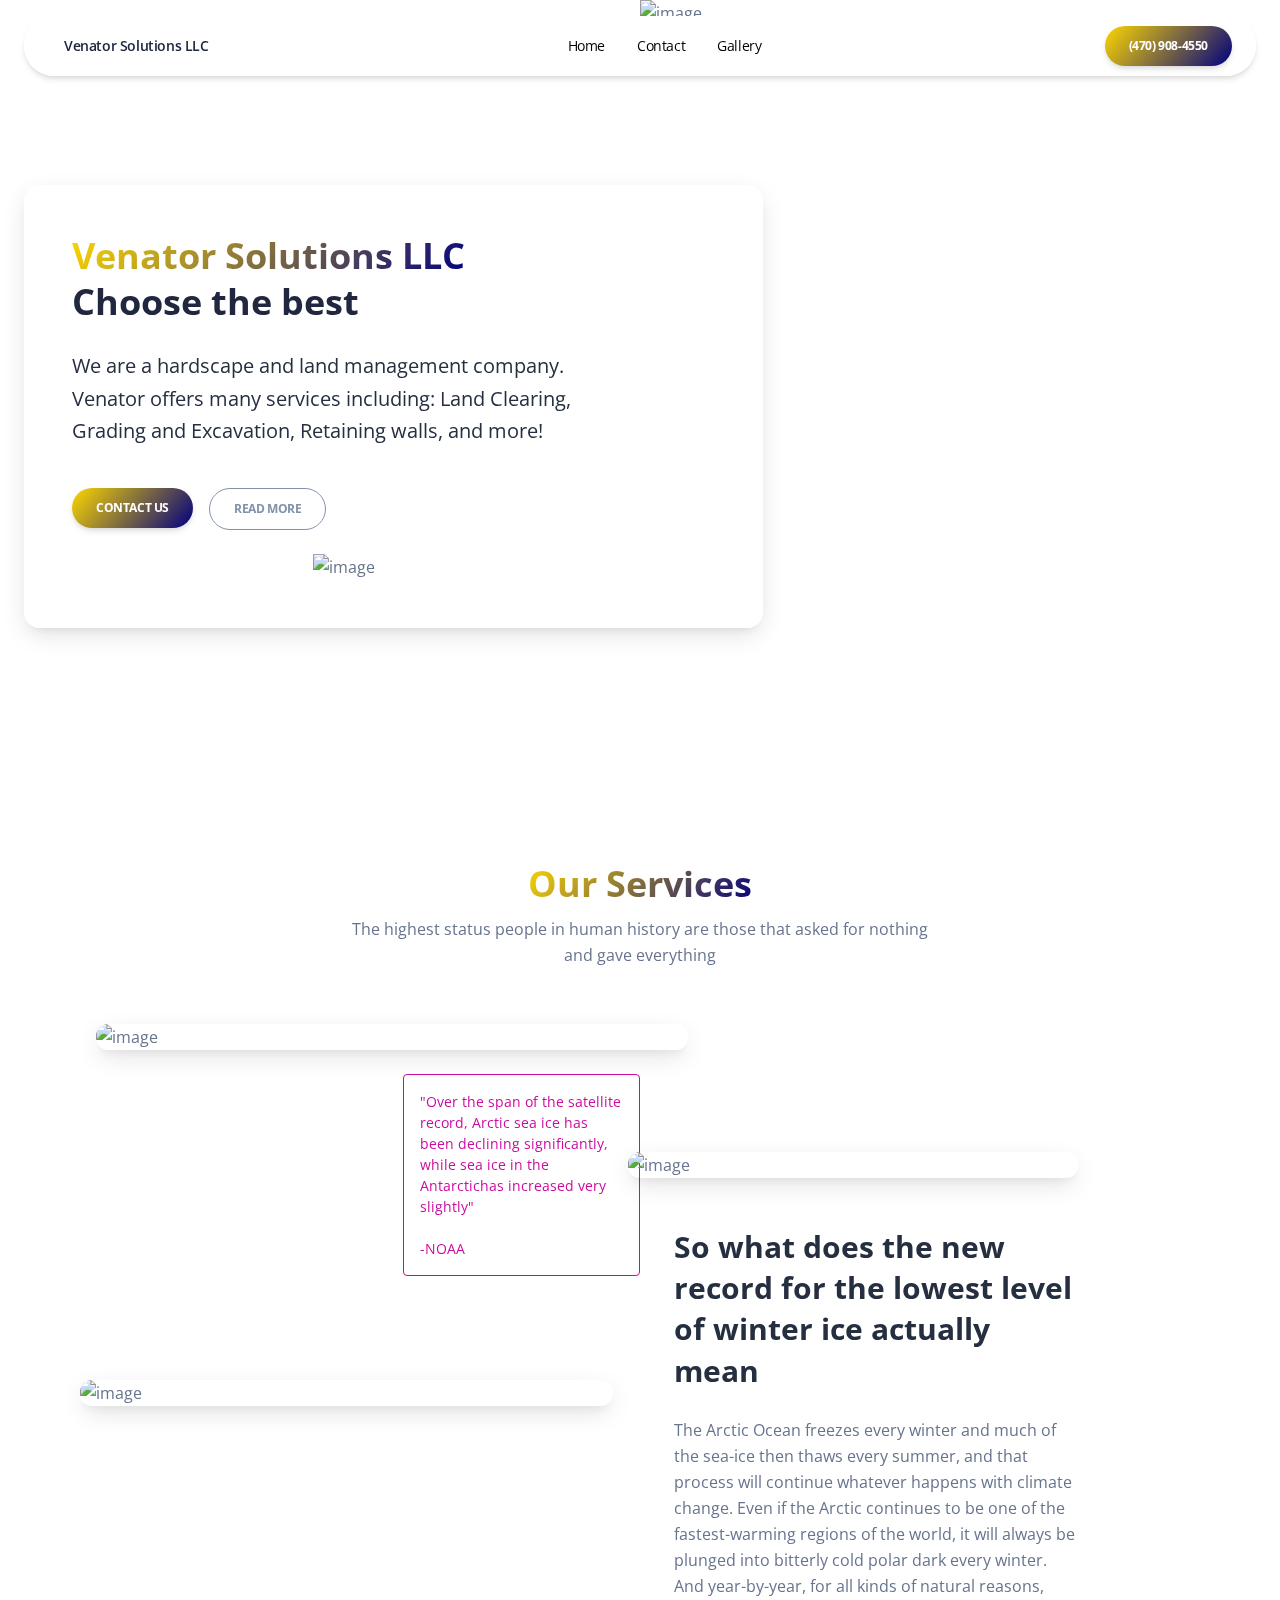
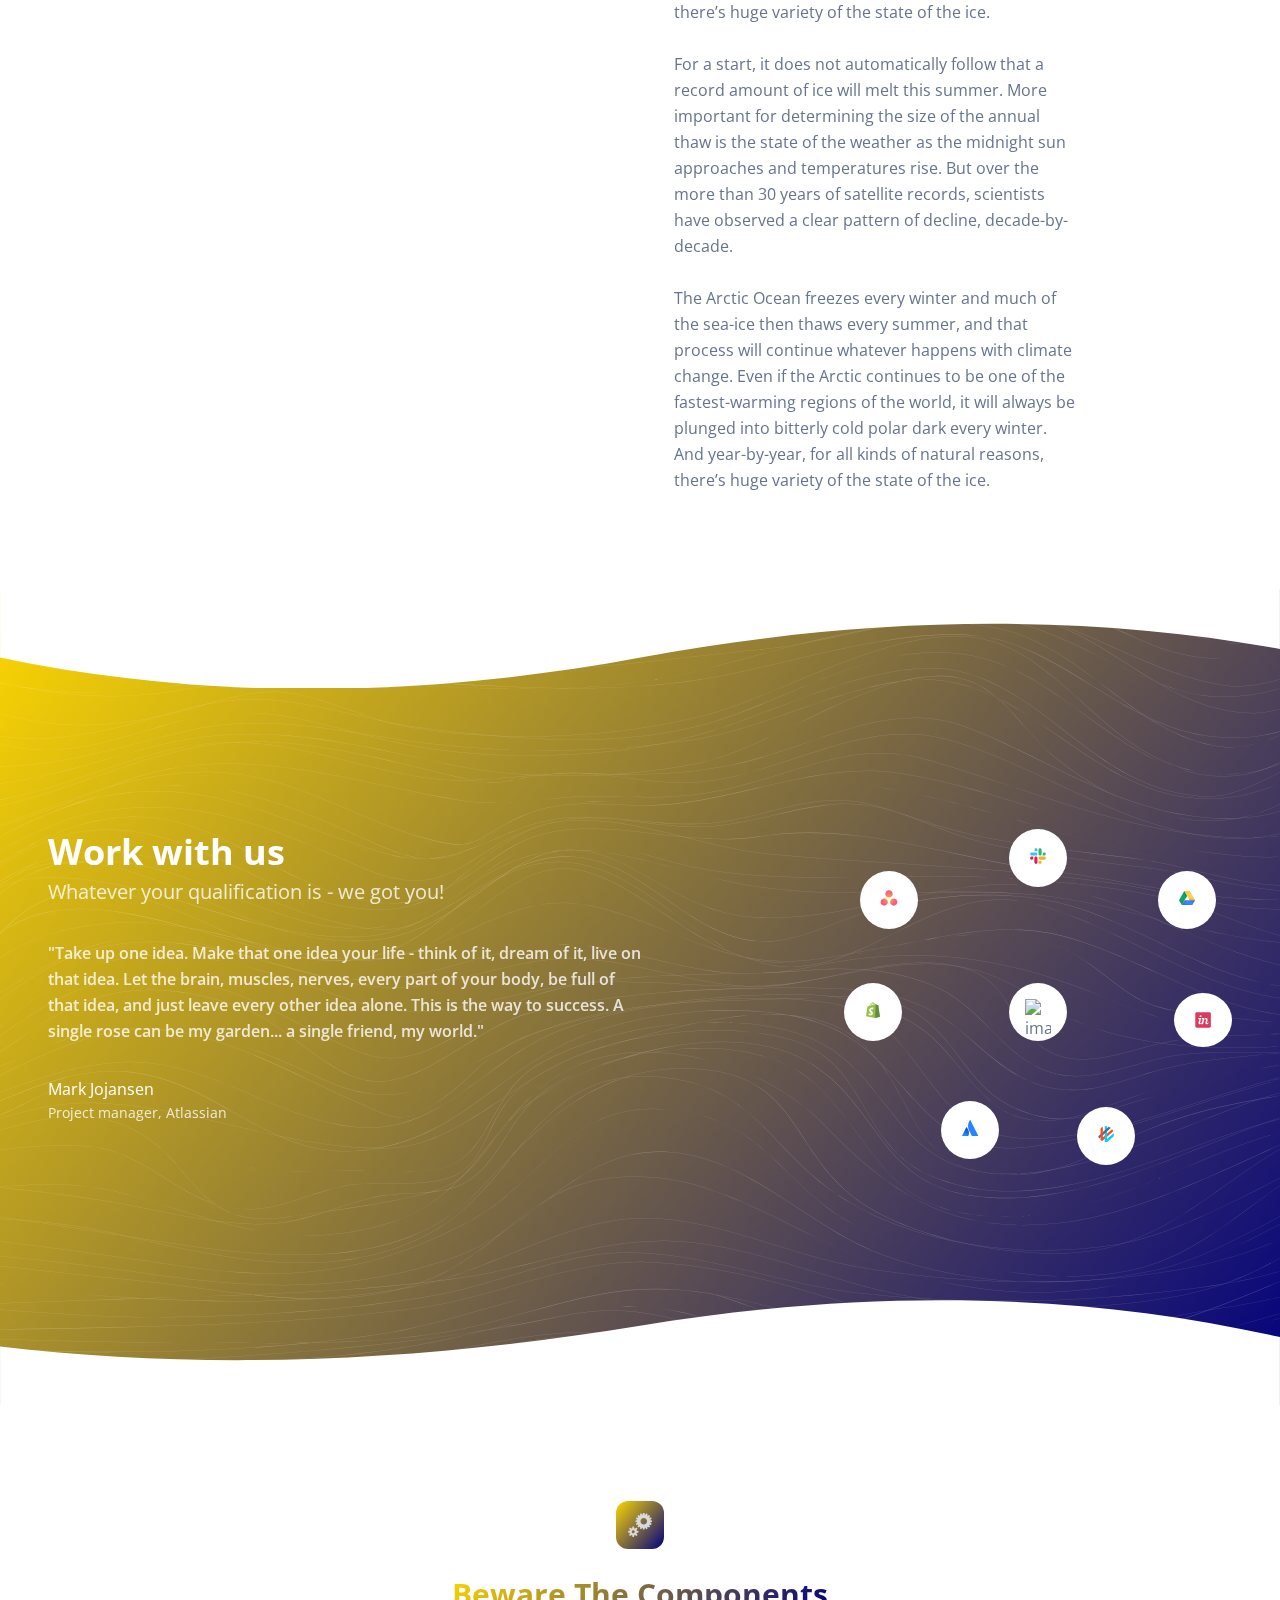
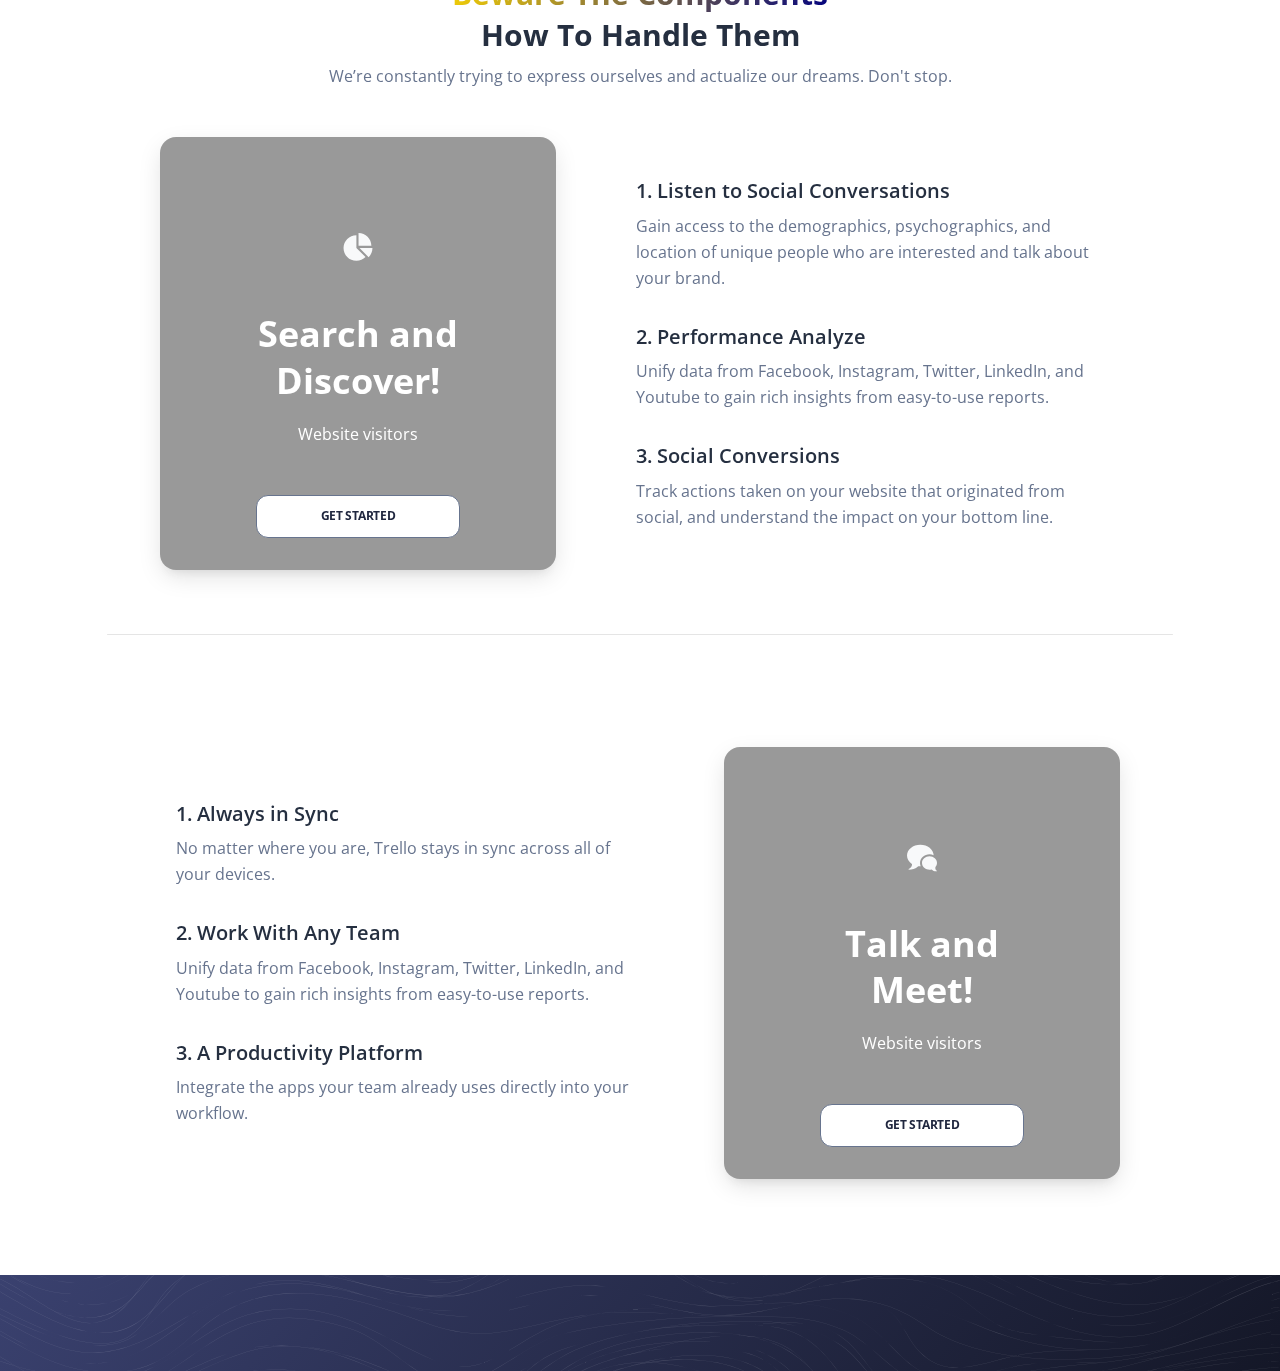
==== commit a9522ae4: "second major commit" ====
--- a/index.html
+++ b/index.html
@@ -2,7 +2,7 @@
 
 <html lang="en">
   <head>
-    <title>Soft UI Pro</title>
+    <title>Venator Solutions</title>
     <meta property="og:title" content="Soft UI Pro" />
     <meta property="twitter:card" content="summary_large_image" />
     <meta charset="utf-8" />
@@ -58,13 +58,13 @@
           <nav class="header-nav">
             <div class="header-container">
               <a href="home.html" class="header-navlink large">
-                Soft UI Design System
+                Venator Solutions LLC
               </a>
               <div class="header-menu">
                 <a href="home.html" class="header-navlink1 large">Home</a>
-                <a href="profile.html" class="header-navlink2 large">Profile</a>
-                <a href="coming-soon.html" class="header-navlink3 large">
-                  Coming Soon
+                <a href="contact.html" class="header-navlink2 large">Contact</a>
+                <a href="gallery.html" class="header-navlink3 large">
+                  Gallery
                 </a>
               </div>
               <div class="header-container1">
@@ -73,7 +73,8 @@
                     <button
                       class="primary-pink-button-button button buttonSmall"
                     >
-                      <span>buy now</span>
+                      
+                      <span>(470) 908-4550</span>
                     </button>
                   </div>
                 </div>
@@ -90,7 +91,7 @@
           <div data-type="MobileMenu" class="header-mobile-menu">
             <div class="header-top">
               <a href="home.html" class="header-navlink4 large">
-                Soft UI Design System
+                Venator Solutions LLC
               </a>
               <div data-type="CloseMobileMenu" class="header-close-menu">
                 <svg viewBox="0 0 1024 1024" class="header-icon2">
@@ -103,8 +104,8 @@
             <div class="header-mid">
               <div class="header-menu1">
                 <a href="home.html" class="header-navlink5 large">Home</a>
-                <a href="profile.html" class="header-navlink6 large">Profile</a>
-                <a href="coming-soon.html" class="header-navlink7 large">
+                <a href="contact.html" class="header-navlink6 large">Contact</a>
+                <a href="gallery.html" class="header-navlink7 large">
                   Coming Soon
                 </a>
               </div>
@@ -121,14 +122,11 @@
         <div class="home-hero">
           <div class="home-container01">
             <div class="home-card">
-              <h1 class="home-text headingOne">Soft Design System.</h1>
+              <h1 class="home-text headingOne">Venator Solutions LLC</h1>
               <h1 class="home-text01 headingOne">Choose the best</h1>
               <span class="home-text02 lead">
                 <span>
-                  Find the story of Creative Tim&apos;s most complex design
-                </span>
-                <span>
-                  system and all the work that make this design available.
+                  We are a hardscape and land management company. Venator offers many services including: Land Clearing, Grading and Excavation, Retaining walls, and more!
                 </span>
               </span>
               <div class="home-container02">
@@ -137,7 +135,7 @@
                     <button
                       class="primary-pink-button-button button buttonSmall"
                     >
-                      <span>contact us</span>
+                      <span><a href="contact.html">contact us</a></span>
                     </button>
                   </div>
                 </div>
@@ -148,36 +146,22 @@
                 </div>
               </div>
               <div class="home-container04">
-                <img
-                  alt="image"
-                  src="https://demos.creative-tim.com/soft-ui-design-system-pro/assets/img/logos/gray-logos/logo-pinterest.svg"
-                  class="home-image"
-                />
-                <img
-                  alt="image"
-                  src="https://demos.creative-tim.com/soft-ui-design-system-pro/assets/img/logos/gray-logos/logo-netflix.svg"
-                  class="home-image01"
-                />
-                <img
-                  alt="image"
-                  src="https://demos.creative-tim.com/soft-ui-design-system-pro/assets/img/logos/gray-logos/logo-coinbase.svg"
-                  class="home-image02"
-                />
-                <img
-                  alt="image"
-                  src="https://demos.creative-tim.com/soft-ui-design-system-pro/assets/img/logos/gray-logos/logo-nasa.svg"
-                  class="home-image03"
-                />
+                  <a href="https://www.facebook.com/VenatorSolutionsLLC/?ref=page_internal" class="home-image" text-align="center">
+                    <img
+                      alt="image"
+                      src="https://demos.creative-tim.com/soft-ui-design-system-pro/assets/img/logos/gray-logos/logo-facebook.svg"
+                    />
+                  </a>
               </div>
             </div>
           </div>
         </div>
         <img
           alt="image"
-          src="public/playground_assets/curved6-1500h.jpg"
+          src="../VenatorSolutions/20220824_082503.jpg"
           class="home-image04"
         />
-        <section class="home-features">
+        <!-- <section class="home-features">
           <div class="feature-card-container">
             <img
               alt="image"
@@ -228,11 +212,11 @@
               <span>This design system is fully supported on any device.</span>
             </span>
           </div>
-        </section>
+        </section> -->
         <section class="home-container05">
           <div class="home-container06">
             <h1 class="home-text05 headingOne">
-              <span class="home-text06">From nothing to something</span>
+              <span class="home-text06">Our Services</span>
             </h1>
             <span class="home-text07">
               <span class="home-text08">
@@ -245,7 +229,7 @@
             <div class="home-container08">
               <img
                 alt="image"
-                src="https://raw.githubusercontent.com/creativetimofficial/public-assets/master/soft-ui-design-system/assets/img/laptop.jpg"
+                src="../VenatorSolutions/20220601_142658.jpg"
                 class="home-image05"
               />
               <span class="home-text09 small">
@@ -260,7 +244,7 @@
               <div class="home-container09">
                 <img
                   alt="image"
-                  src="https://raw.githubusercontent.com/creativetimofficial/public-assets/master/soft-ui-design-system/assets/img/coding.jpg"
+                  src="../VenatorSolutions/20220606_150346.jpg"
                   class="home-image06"
                 />
               </div>
@@ -268,7 +252,7 @@
             <div class="home-container10">
               <img
                 alt="image"
-                src="https://raw.githubusercontent.com/creativetimofficial/public-assets/master/soft-ui-design-system/assets/img/tasks.jpg"
+                src="../VenatorSolutions/20220817_083918.jpg"
                 class="home-image07"
               />
               <div class="home-container11">
@@ -344,23 +328,6 @@
                 <p class="home-text28">Mark Jojansen</p>
                 <p class="home-text29 small">Project manager, Atlassian</p>
                 <div class="home-container15">
-                  <img
-                    alt="image"
-                    src="public/playground_assets/team-4-200h.jpg"
-                    class="home-image08"
-                  />
-                  <div class="home-container16"></div>
-                  <img
-                    alt="image"
-                    src="public/playground_assets/team-3-200h.jpg"
-                    class="home-image09"
-                  />
-                  <div class="home-container17"></div>
-                  <img
-                    alt="image"
-                    src="public/playground_assets/team-2-200h.jpg"
-                    class="home-image10"
-                  />
                 </div>
               </div>
             </div>
@@ -593,7 +560,7 @@
         </section>
         <footer class="footer-footer">
           <div class="footer-container">
-            <div class="footer-container1">
+            <!-- <div class="footer-container1">
               <span class="footer-text">SOFT</span>
               <span>Copyright © 2021 Soft by Creative Tim.</span>
             </div>
@@ -617,7 +584,7 @@
                 <span class="footer-text13 large">Latest</span>
               </div>
             </div>
-          </div>
+          </div> -->
           <img
             alt="image"
             src="public/playground_assets/waves-white.svg"
--- a/home.css
+++ b/home.css
@@ -5,7 +5,7 @@
 .primary-pink-button-button {
   color: var(--dl-color-gray-white);
   outline: none;
-  background:  linear-gradient( 310deg ,#7928ca,#ff0080);
+  background:  linear-gradient( 310deg ,#000080,#fdd700);
   box-shadow: 0 4px 7px -1px rgb(0 0 0 / 11%), 0 2px 4px -1px rgb(0 0 0 / 7%);
   transition: all .15s ease-in;
   padding-top: var(--dl-space-space-triplequarterunit);
@@ -530,7 +530,7 @@
 }
 .home-text {
   text-align: center;
-  background-image: linear-gradient(310deg,#7928ca,#ff0080);
+  background-image: linear-gradient(310deg,#000080,#fdd700);
   -webkit-background-clip: text;
   -webkit-text-fill-color: transparent;
 }
@@ -629,7 +629,7 @@
 }
 .home-text05 {
   margin-bottom: var(--dl-space-space-halfunit);
-  background-image: linear-gradient(310deg,#7928ca,#ff0080);
+  background-image: linear-gradient(310deg,#000080,#fdd700);
   -webkit-background-clip: text;
   -webkit-text-fill-color: transparent;
 }
@@ -784,7 +784,7 @@
   position: relative;
   align-items: center;
   flex-direction: column;
-  background-image: linear-gradient(310deg,#7928ca,#ff0080);
+  background-image: linear-gradient(310deg,#000080,#fdd700);
 }
 .home-container12 {
   flex: 0 0 auto;
@@ -1100,7 +1100,7 @@
   border-radius: var(--dl-radius-radius-radius75);
   flex-direction: column;
   justify-content: center;
-  background-image: linear-gradient(310deg,#7928ca,#ff0080);
+  background-image: linear-gradient(310deg,#000080,#fdd700);
 }
 .home-icon {
   fill: var(--dl-color-gray-800);
@@ -1109,7 +1109,7 @@
 }
 .home-text30 {
   margin-top: var(--dl-space-space-unitandahalfunit);
-  background-image: linear-gradient(310deg,#7928ca,#ff0080);
+  background-image: linear-gradient(310deg,#000080,#fdd700);
   -webkit-background-clip: text;
   -webkit-text-fill-color: transparent;
 }
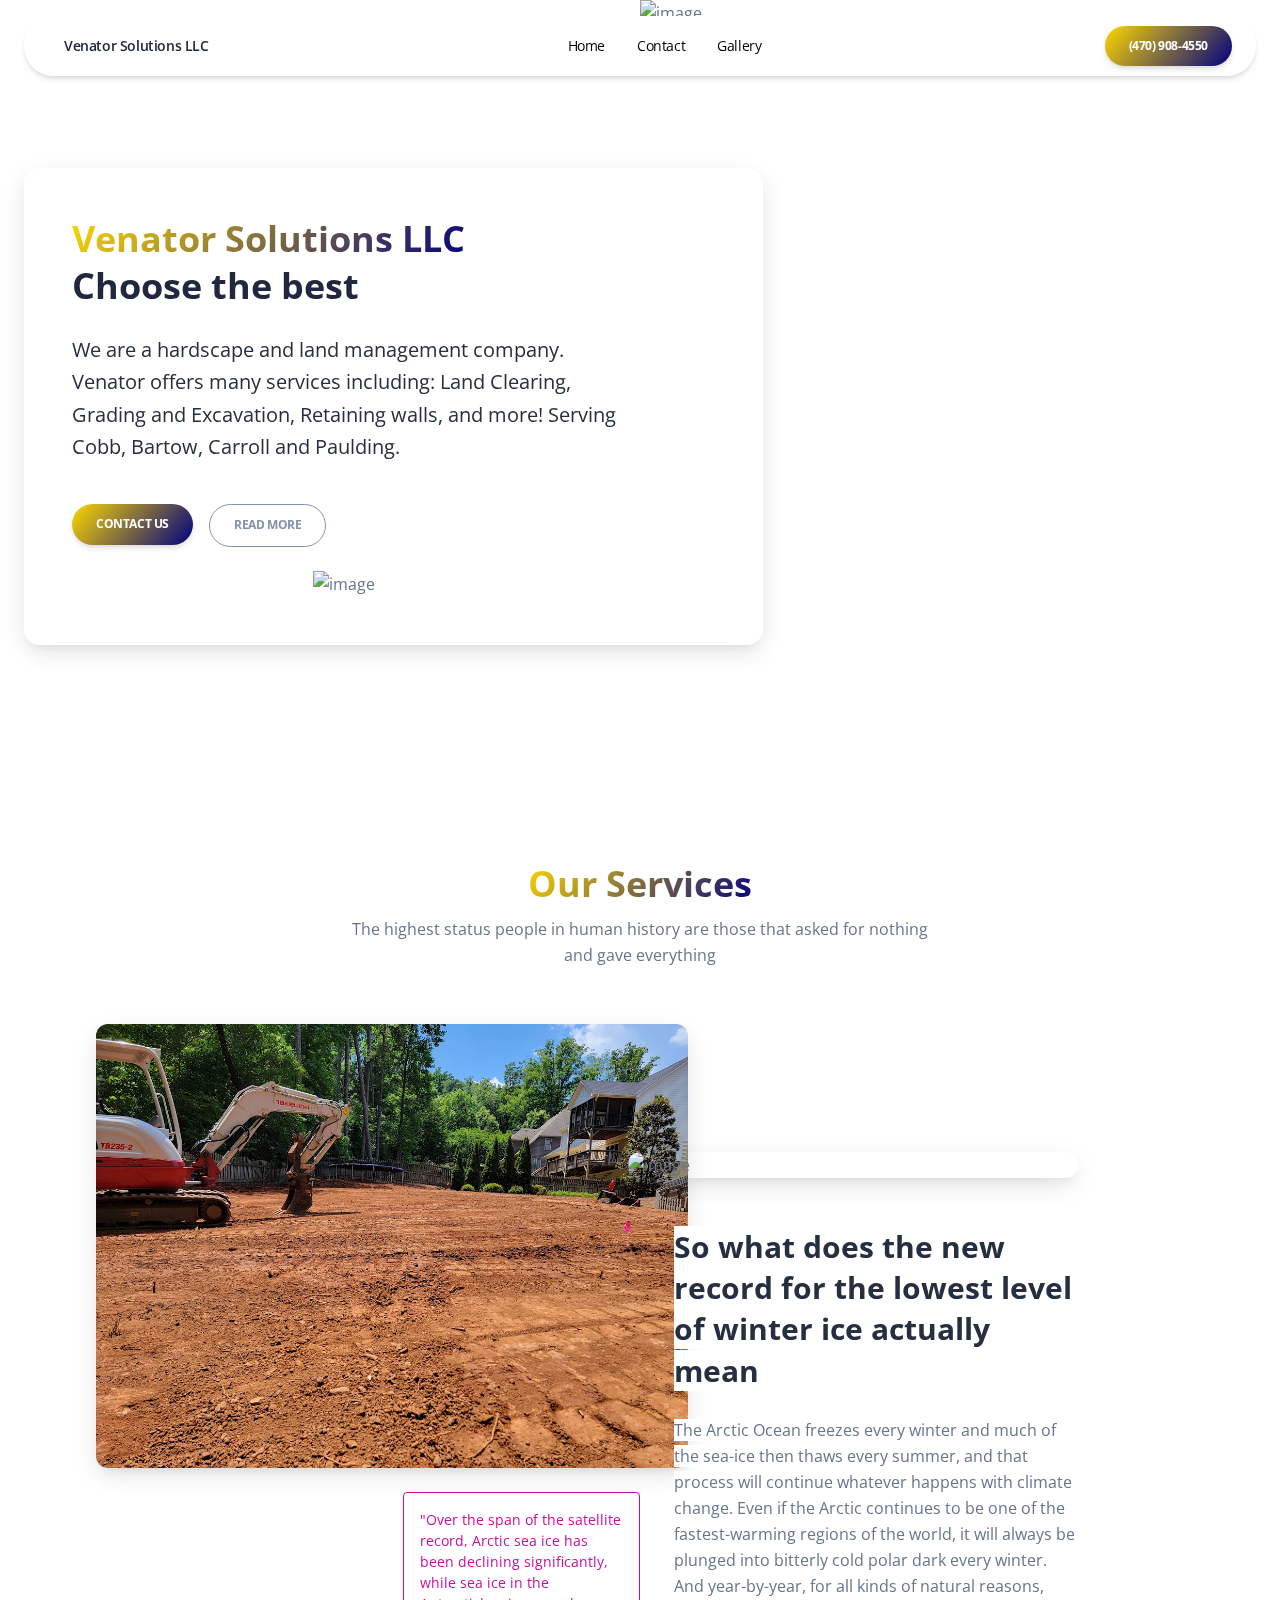
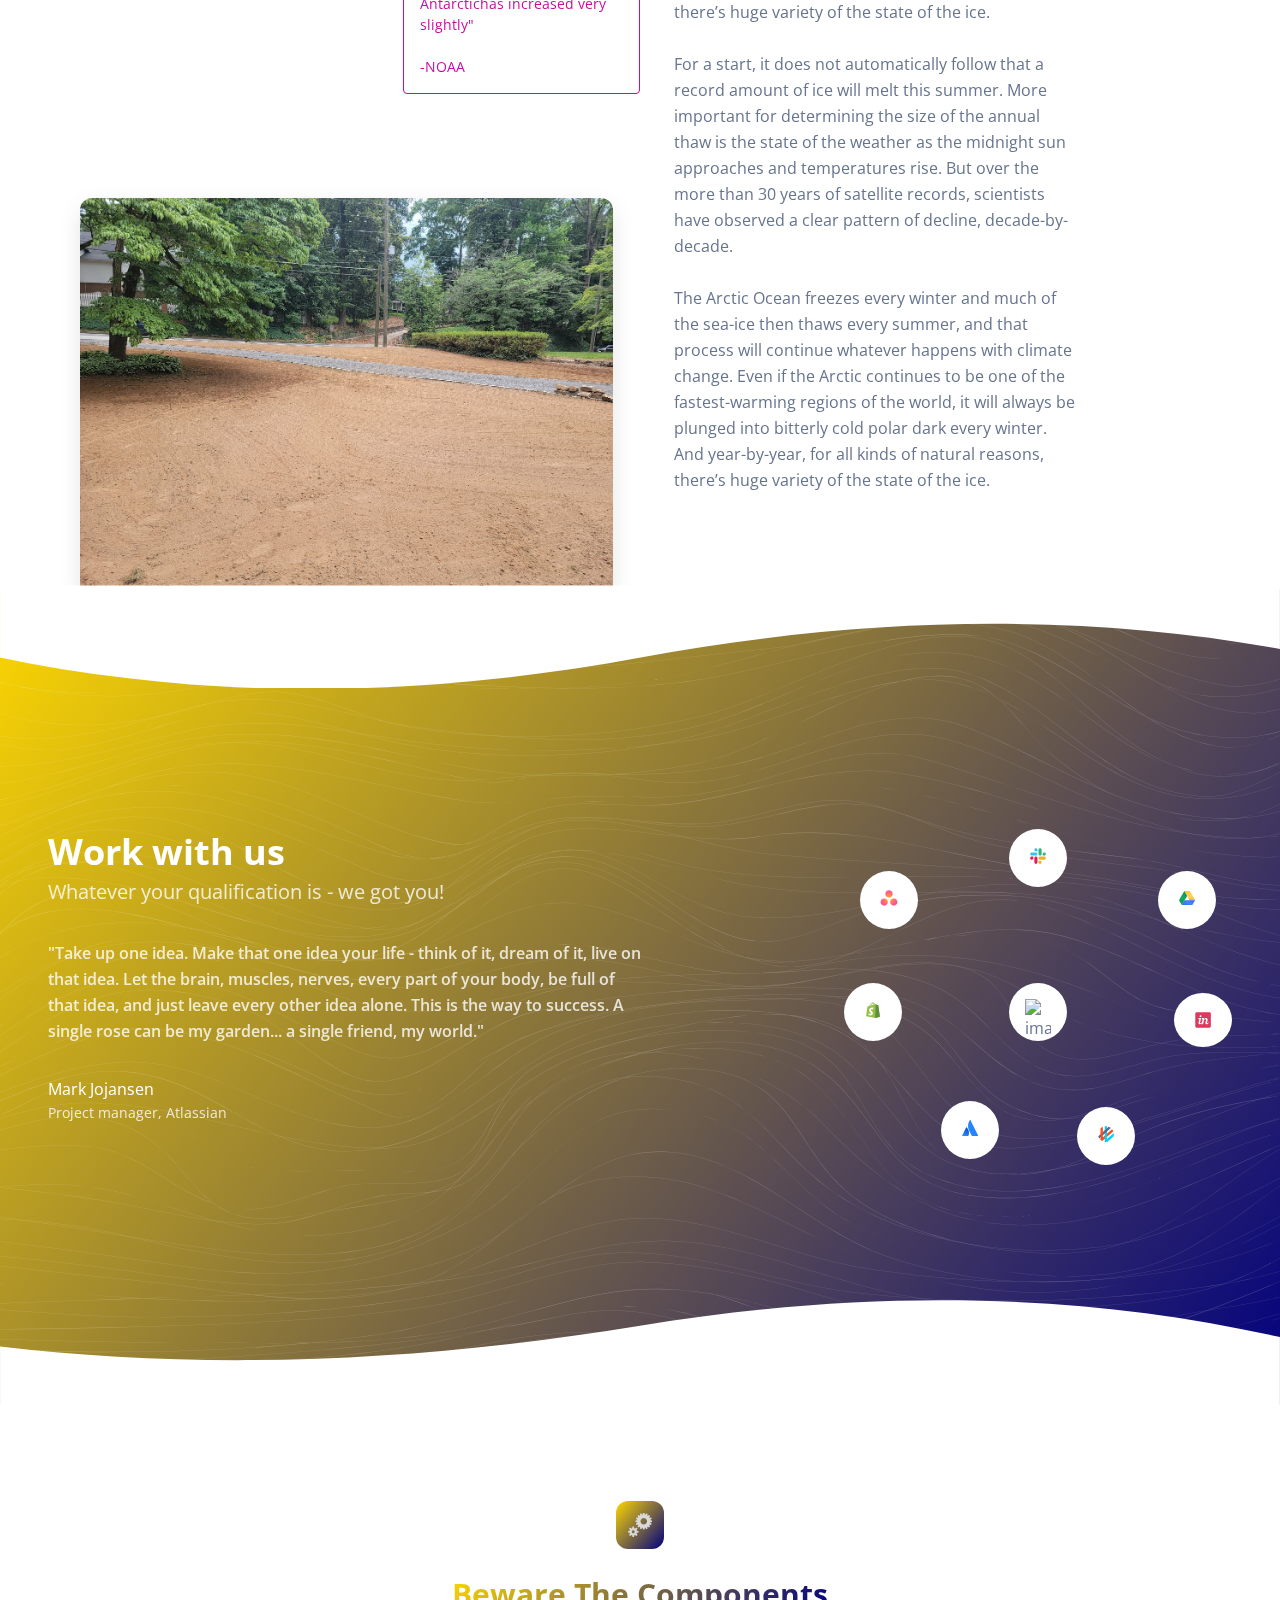
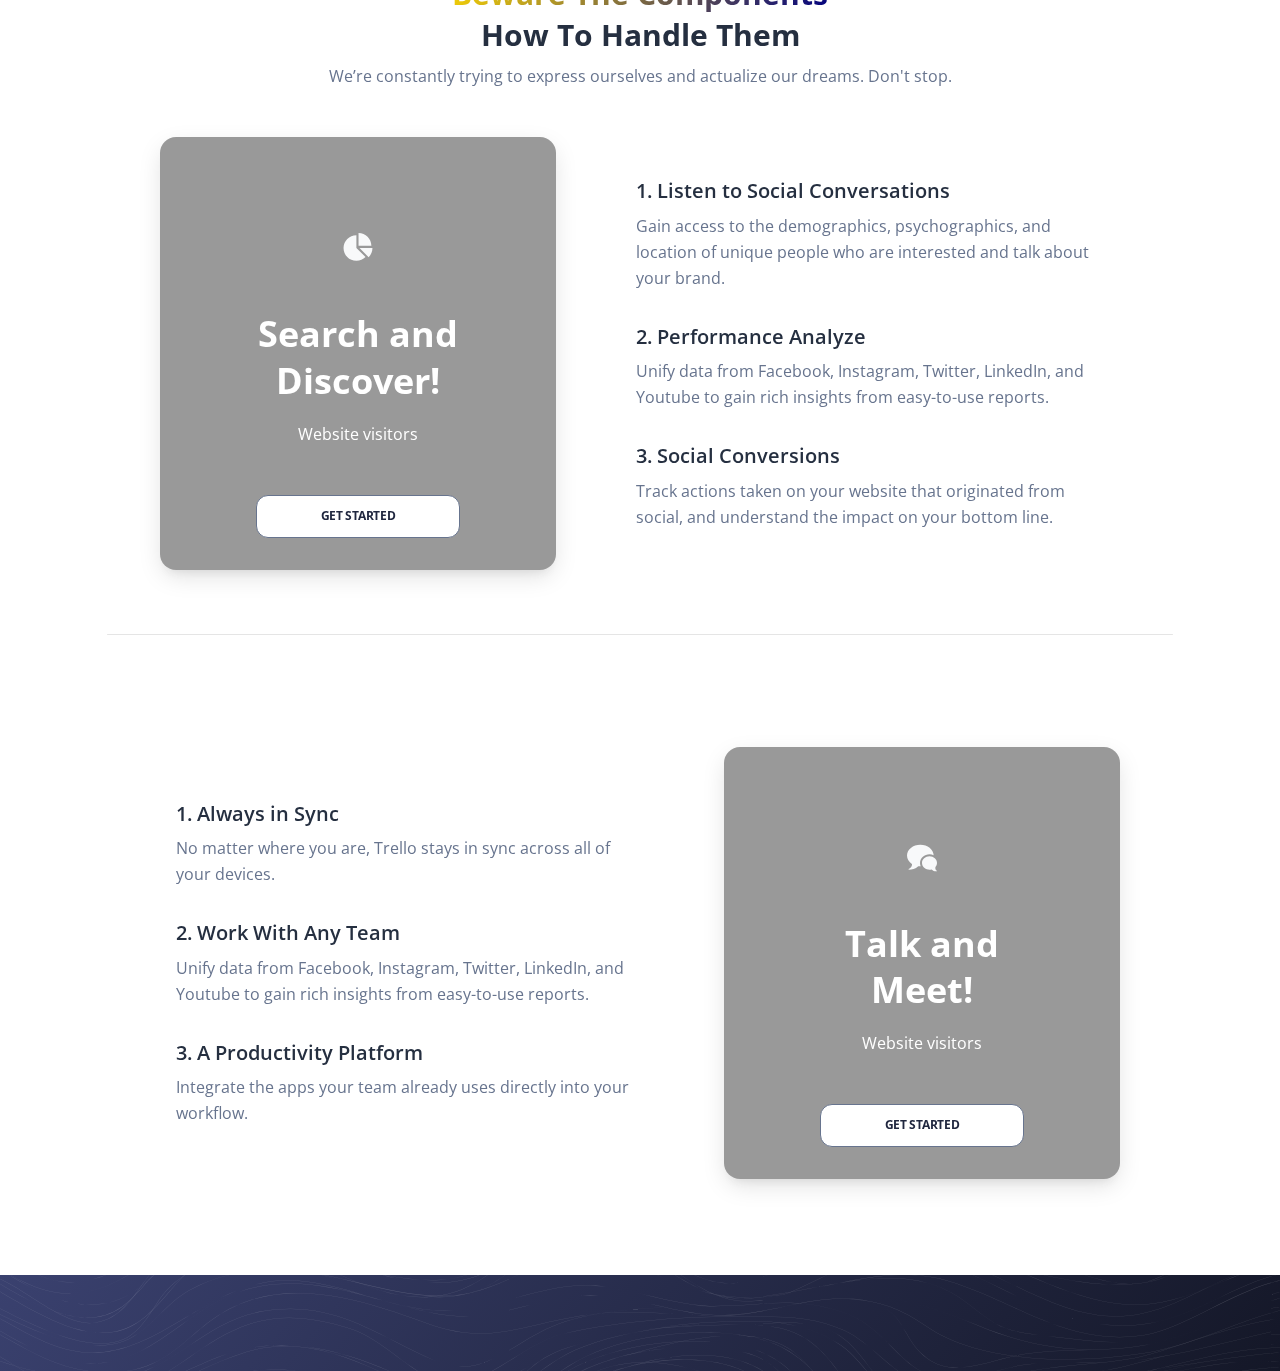
==== commit 81efa2e1: "testing new image paths" ====
--- a/index.html
+++ b/index.html
@@ -126,7 +126,8 @@
               <h1 class="home-text01 headingOne">Choose the best</h1>
               <span class="home-text02 lead">
                 <span>
-                  We are a hardscape and land management company. Venator offers many services including: Land Clearing, Grading and Excavation, Retaining walls, and more!
+                  We are a hardscape and land management company. Venator offers many services including: Land Clearing, Grading and Excavation, Retaining walls, and more! Serving
+                  Cobb, Bartow, Carroll and Paulding.
                 </span>
               </span>
               <div class="home-container02">
@@ -158,7 +159,7 @@
         </div>
         <img
           alt="image"
-          src="../VenatorSolutions/20220824_082503.jpg"
+          src="20220824_082503.jpg"
           class="home-image04"
         />
         <!-- <section class="home-features">
@@ -229,7 +230,7 @@
             <div class="home-container08">
               <img
                 alt="image"
-                src="../VenatorSolutions/20220601_142658.jpg"
+                src="20220601_142658.jpg"
                 class="home-image05"
               />
               <span class="home-text09 small">
@@ -244,7 +245,7 @@
               <div class="home-container09">
                 <img
                   alt="image"
-                  src="../VenatorSolutions/20220606_150346.jpg"
+                  src="20220606_150346.jpg"
                   class="home-image06"
                 />
               </div>
@@ -252,7 +253,7 @@
             <div class="home-container10">
               <img
                 alt="image"
-                src="../VenatorSolutions/20220817_083918.jpg"
+                src="20220817_083918.jpg"
                 class="home-image07"
               />
               <div class="home-container11">
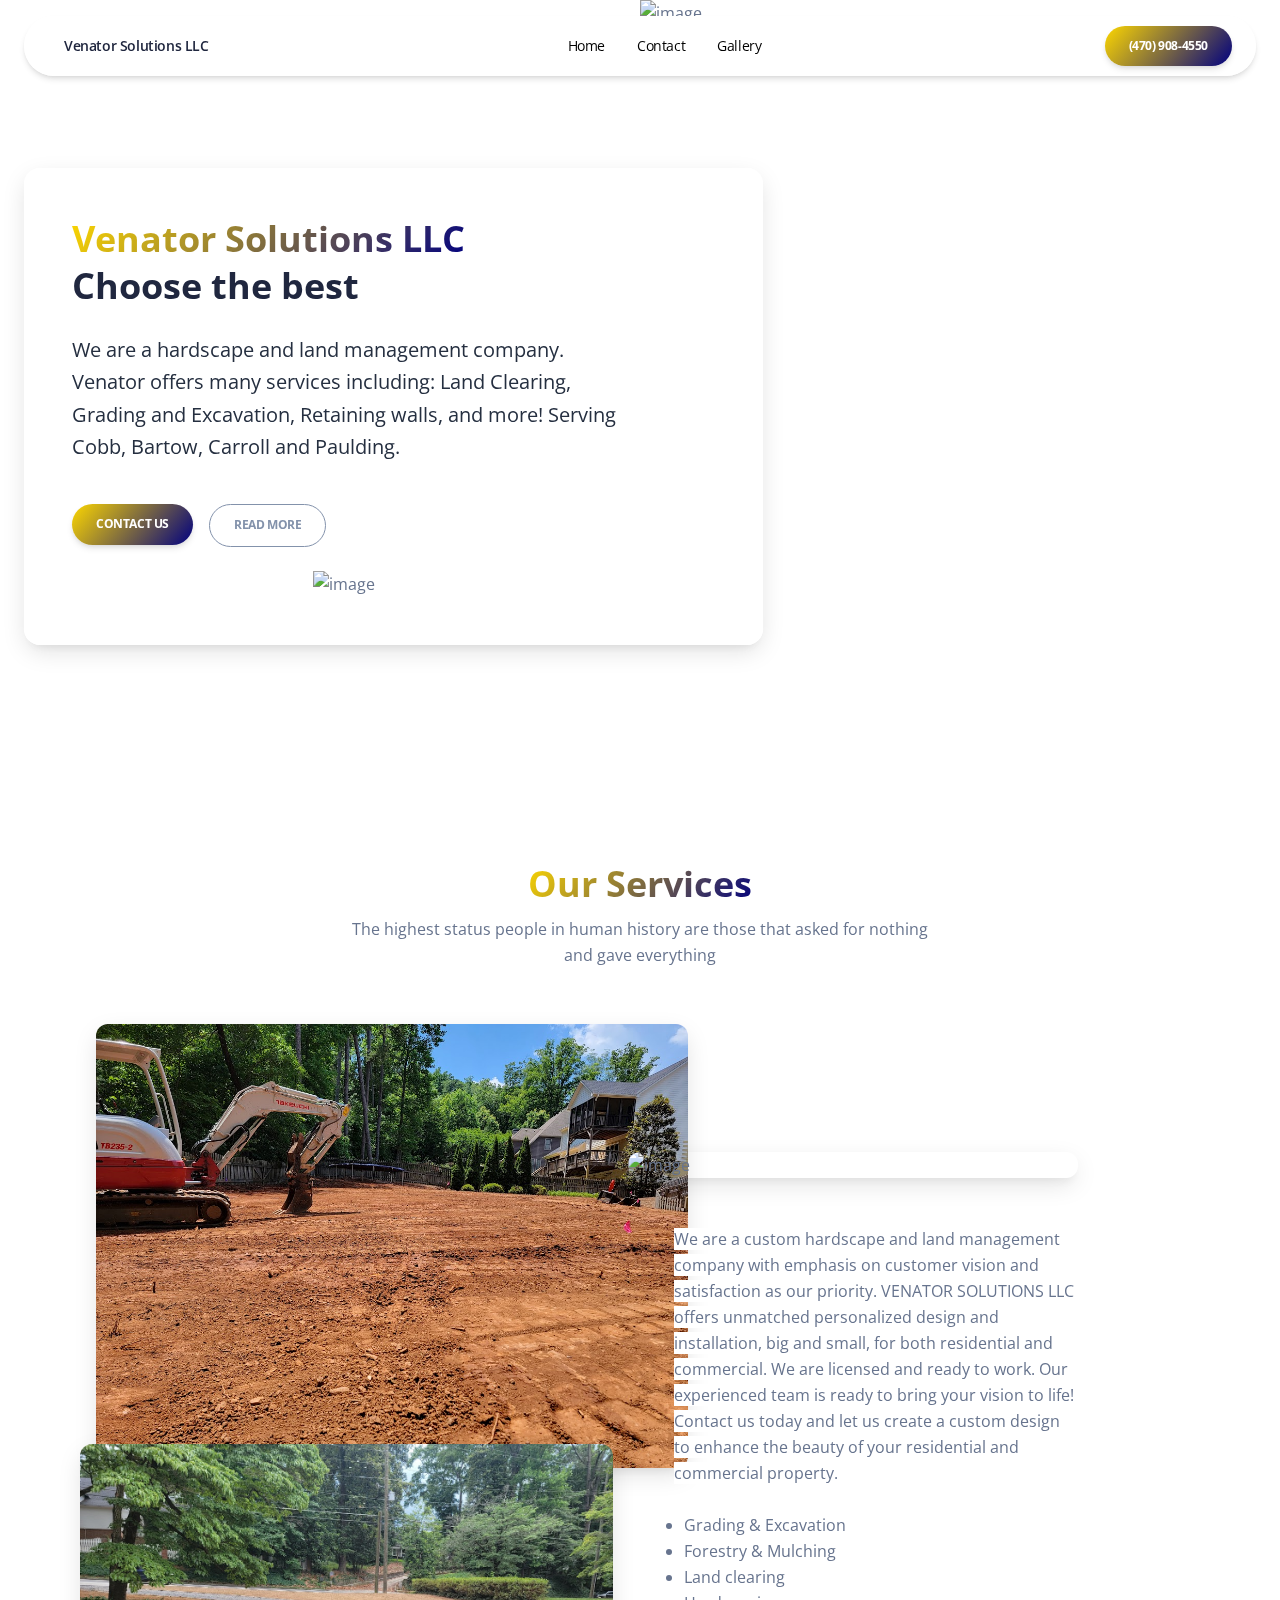
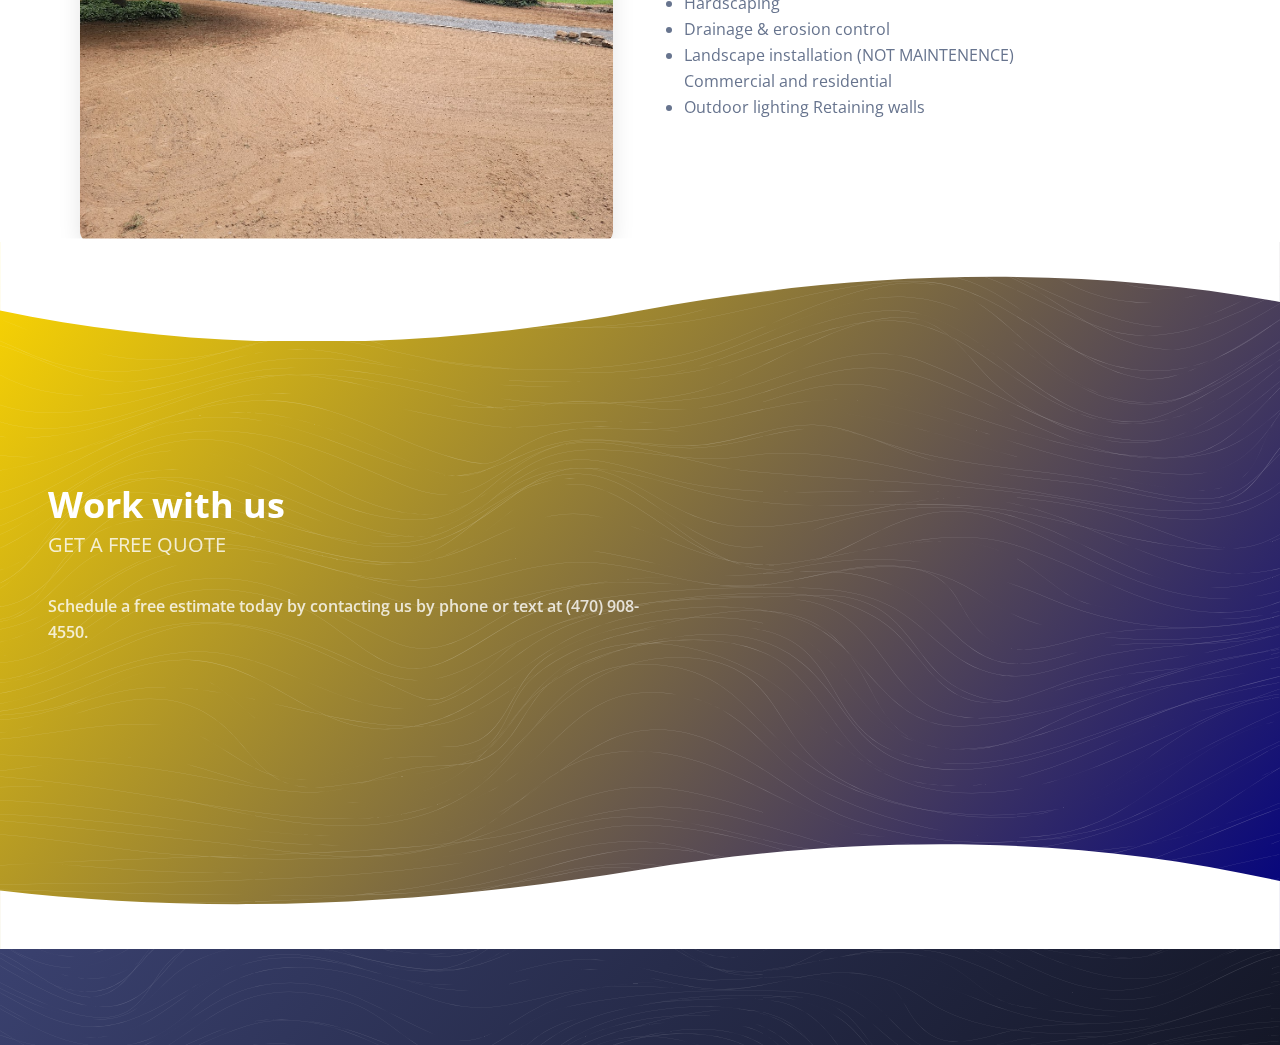
==== commit 46f0a43a: "revisions" ====
--- a/index.html
+++ b/index.html
@@ -233,14 +233,14 @@
                 src="20220601_142658.jpg"
                 class="home-image05"
               />
-              <span class="home-text09 small">
+              <!-- <span class="home-text09 small">
                 <span class="home-text10">
                   &quot;Over the span of the satellite record, Arctic sea ice
                   has been declining significantly, while sea ice in the
                   Antarctichas increased very slightly&quot;
-                </span>
-                <br />
-                <span class="home-text12">-NOAA</span>
+                </span> -->
+                <!-- <br />
+                <span class="home-text12">-NOAA</span> -->
               </span>
               <div class="home-container09">
                 <img
@@ -259,21 +259,15 @@
               <div class="home-container11">
                 <h3 class="headingTwo">
                   <span class="home-text14">
-                    So what does the new record for the lowest level of winter
-                    ice actually mean
+                    
                   </span>
                 </h3>
                 <p>
-                  <br />
+                  <!-- <br />
                   <span class="home-text16">
-                    The Arctic Ocean freezes every winter and much of the
-                    sea-ice then thaws every summer, and that process will
-                    continue whatever happens with climate change. Even if the
-                    Arctic continues to be one of the fastest-warming regions of
-                    the world, it will always be plunged into bitterly cold
-                    polar dark every winter. And year-by-year, for all kinds of
-                    natural reasons, there’s huge variety of the state of the
-                    ice.
+                    We are a custom hardscape and land management company with emphasis on customer vision and satisfaction as our priority. VENATOR SOLUTIONS LLC offers unmatched personalized design and installation, big and small, for both residential and commercial. We are licensed and ready to work. Our
+                    experienced team is ready to bring your vision to life! Contact us today
+                    and let us create a custom design to enhance the beauty of your residential and commercial property.
                   </span>
                   <br />
                   <span></span>
@@ -289,16 +283,22 @@
                   </span>
                   <br />
                   <span></span>
-                  <br />
+                  <br /> -->
                   <span class="home-text22">
-                    The Arctic Ocean freezes every winter and much of the
-                    sea-ice then thaws every summer, and that process will
-                    continue whatever happens with climate change. Even if the
-                    Arctic continues to be one of the fastest-warming regions of
-                    the world, it will always be plunged into bitterly cold
-                    polar dark every winter. And year-by-year, for all kinds of
-                    natural reasons, there’s huge variety of the state of the
-                    ice.
+                    We are a custom hardscape and land management company with emphasis on customer vision and satisfaction as our priority. VENATOR SOLUTIONS LLC offers unmatched personalized design and installation, big and small, for both residential and commercial. We are licensed and ready to work. Our
+                    experienced team is ready to bring your vision to life! Contact us today
+                    and let us create a custom design to enhance the beauty of your residential and commercial property.
+                    <br>
+                    <br>
+                    <ul class="special-ul">
+                      <li> Grading & Excavation </li>
+                      <li> Forestry & Mulching </li>
+                      <li> Land clearing </li>
+                      <li> Hardscaping </li>
+                      <li> Drainage & erosion control </li>
+                      <li> Landscape installation (NOT MAINTENENCE) Commercial and residential </li>
+                      <li> Outdoor lighting Retaining walls  </li>
+                    </ul>
                   </span>
                   <br />
                 </p>
@@ -313,26 +313,21 @@
                 <h2 class="home-text23 headingOne">Work with us</h2>
                 <p class="home-text24 lead">
                   <span class="home-text25">
-                    Whatever your qualification is - we got you!
+                    GET A FREE QUOTE
                   </span>
                 </p>
                 <p class="home-text26 body">
                   <span class="home-text27">
-                    &quot;Take up one idea. Make that one idea your life - think
-                    of it, dream of it, live on that idea. Let the brain,
-                    muscles, nerves, every part of your body, be full of that
-                    idea, and just leave every other idea alone. This is the way
-                    to success. A single rose can be my garden... a single
-                    friend, my world.&quot;
+                    Schedule a free estimate today by contacting us by phone or text at
+                    (470) 908-4550.
                   </span>
                 </p>
-                <p class="home-text28">Mark Jojansen</p>
-                <p class="home-text29 small">Project manager, Atlassian</p>
+              
                 <div class="home-container15">
                 </div>
               </div>
             </div>
-            <div class="home-logos">
+            <!-- <div class="home-logos">
               <div class="home-container18">
                 <div class="home-container19">
                   <div class="home-container20">
@@ -397,7 +392,7 @@
                   </div>
                 </div>
               </div>
-            </div>
+            </div> -->
           </div>
           <img
             alt="image"
@@ -415,7 +410,7 @@
             class="home-top-wave-image"
           />
         </section>
-        <section class="home-contaier">
+        <!-- <section class="home-contaier">
           <div class="home-container30">
             <div class="home-container31">
               <svg viewBox="0 0 1024 1024" class="home-icon">
@@ -558,7 +553,7 @@
               </div>
             </div>
           </div>
-        </section>
+        </section> -->
         <footer class="footer-footer">
           <div class="footer-container">
             <!-- <div class="footer-container1">
--- a/home.css
+++ b/home.css
@@ -20,6 +20,9 @@
   transform: scale(1.02);
 }
 
+.special-ul {
+  padding-left: 10px;
+}
 .header-header {
   top: 0px;
   left: auto;
